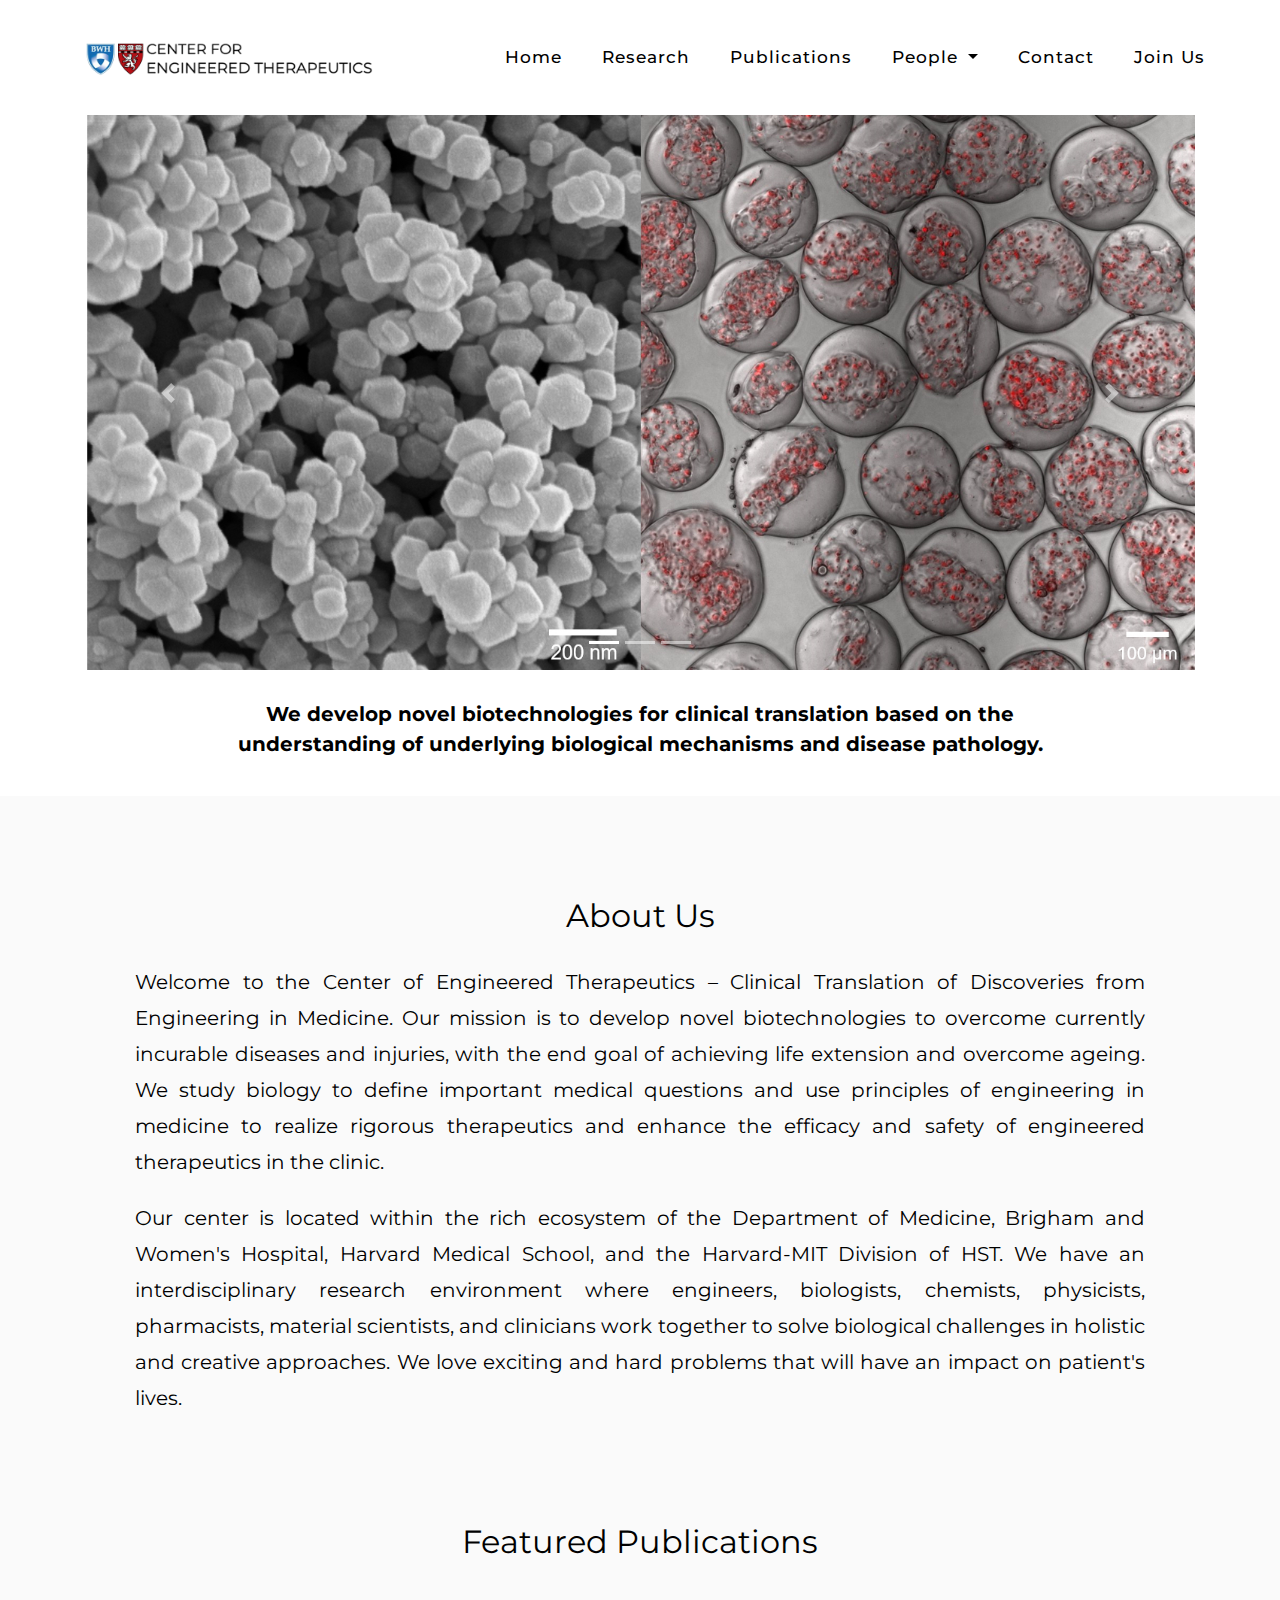
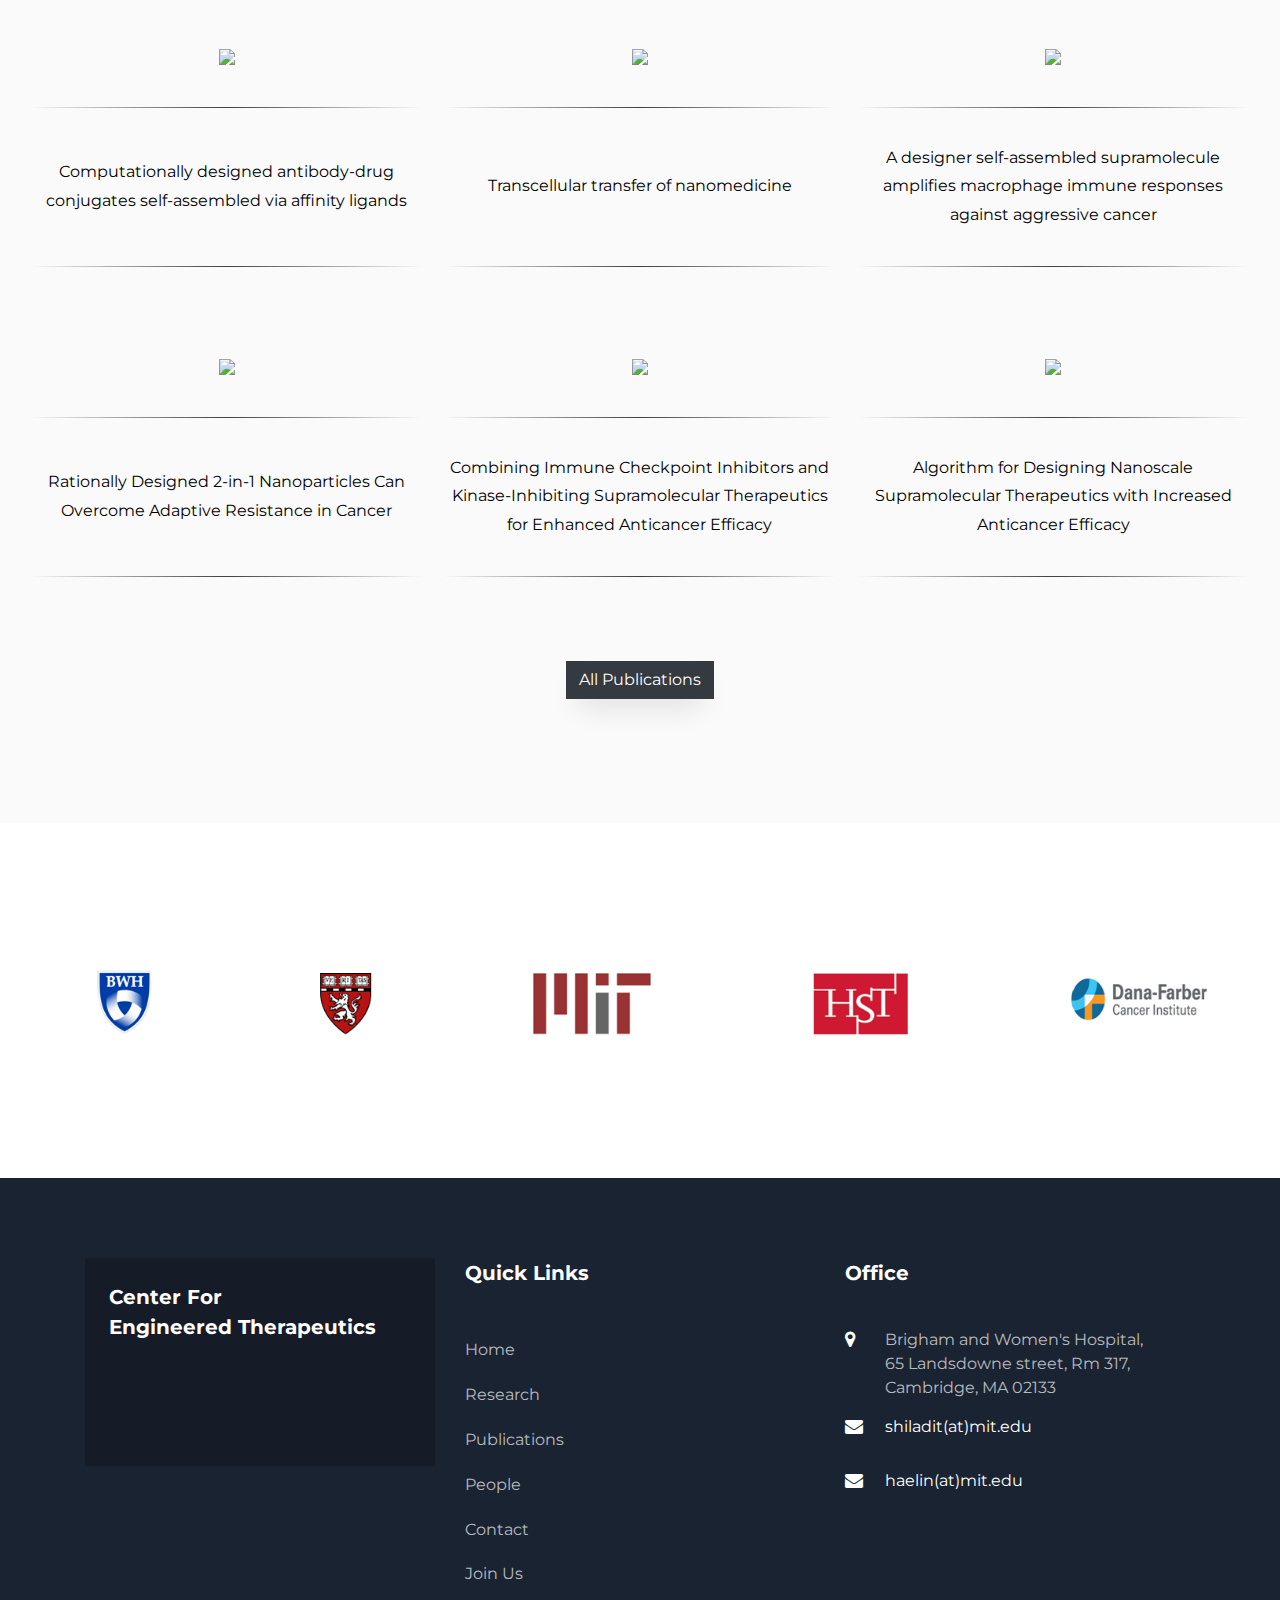
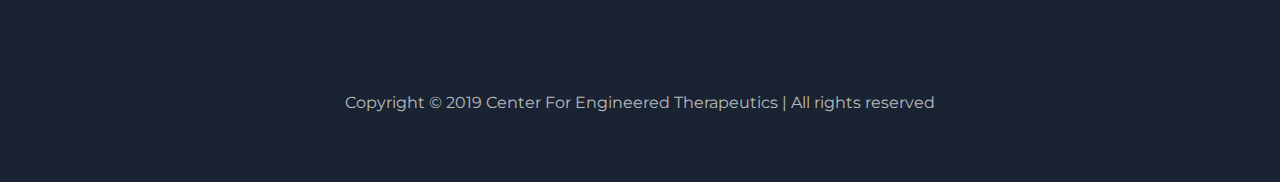
==== index.html @ 8c27c6ce "Merge branch 'master' of https://github.com/Center-For-Engineered-Therapeutics/Center-For-Engineered" ====
<!DOCTYPE html>
<html lang="en">

<head>
	<title>CET</title>
	<meta charset="utf-8">
	<!--<link rel="icon" type="image/png" sizes="32x32" href="images/logos/favicon.ico">-->
	<meta name="viewport" content="width=device-width, initial-scale=1, shrink-to-fit=no">


	<link href="https://fonts.googleapis.com/css?family=Montserrat&display=swap" rel="stylesheet">

	<link rel="stylesheet" href="css/open-iconic-bootstrap.min.css">
	<link rel="stylesheet" href="css/animate.css">

	<link rel="stylesheet" href="css/owl.carousel.min.css">
	<link rel="stylesheet" href="css/owl.theme.default.min.css">
	<link rel="stylesheet" href="css/magnific-popup.css">
	<link rel="stylesheet" href="css/bootstrap.min.css">
	<link rel="stylesheet" href="css/aos.css">

	<link rel="stylesheet" href="css/ionicons.min.css">

	<link rel="stylesheet" href="css/bootstrap-datepicker.css">
	<link rel="stylesheet" href="css/jquery.timepicker.css">


	<link rel="stylesheet" href="css/flaticon.css">
	<link rel="stylesheet" href="css/icomoon.css">
	<link rel="stylesheet" href="css/style.css">
	<link rel="icon" href="images/hmslogo.ico" type="image/vnd.microsoft.icon">

	<style>
		#newhr {
			border: 0;
			height: 1px;
			background-image: linear-gradient(to right, rgba(0, 0, 0, 0), rgba(0, 0, 0, 0.75), rgba(0, 0, 0, 0));
		}

		#button {
			background-color: #1c87c9;
			border: none;
			color: white;
			padding: 20px 34px;
			text-align: center;
			text-decoration: none;
			display: inline-block;
			font-size: 20px;
			margin: 4px 2px;
			cursor: pointer;
		}
	</style>
</head>

<body>

	<nav class="navbar navbar-expand-lg navbar-dark ftco_navbar bg-dark ftco-navbar-light" id="ftco-navbar">
		<div class="container">
			<a class="navbar-brand" href="index.html"><img src="images/newlogo.png" /></a>
			<button class="navbar-toggler" type="button" data-toggle="collapse" data-target="#ftco-nav"
				aria-controls="ftco-nav" aria-expanded="false" aria-label="Toggle navigation">
				<span class="oi oi-menu"></span> Menu
			</button>

			<div class="collapse navbar-collapse" id="ftco-nav">
				<ul class="navbar-nav ml-auto">
					<li class="nav-item active"><a href="index.html" class="nav-link"
							style="text-transform: capitalize;" onMouseOver="this.style.color='#A41034'"
							onmouseout="this.style.color='black'">Home</a></li>
					<li class="nav-item active"><a href="research.html" class="nav-link"
							style="text-transform: capitalize;" onMouseOver="this.style.color='#A41034'"
							onmouseout="this.style.color='black'">Research</a></li>
					<li class="nav-item active"><a href="publications.html" class="nav-link"
							style="text-transform: capitalize;" onMouseOver="this.style.color='#A41034'"
							onmouseout="this.style.color='black'">Publications</a></li>
					<li class="nav-item active dropdown">
						<a class="nav-link dropdown-toggle active" href="team.html" id="navbarDropdown" role="button"
							onMouseOver="this.style.color='#A41034'" onmouseout="this.style.color='black'"
							data-toggle="dropdown" aria-haspopup="true" aria-expanded="false"
							style="text-transform: capitalize;">
							People
						</a>
						<div class="dropdown-menu" aria-labelledby="navbarDropdown">
							<a class="dropdown-item" href="pi.html" onMouseOver="this.style.color='#A41034'"
								onmouseout="this.style.color='black'">Principal Investigators</a>
							<a class="dropdown-item" href="researchers.html" onMouseOver="this.style.color='#A41034'"
								onmouseout="this.style.color='black'">Senior Researchers</a>
							<a class="dropdown-item" href="students.html" onMouseOver="this.style.color='#A41034'"
								onmouseout="this.style.color='black'">Student Researchers</a>
							<a class="dropdown-item" href="alumni.html" onMouseOver="this.style.color='#A41034'"
								onmouseout="this.style.color='black'">Alumni</a>
						</div>
					</li>
					<li class="nav-item active"><a href="contact.html" class="nav-link"
							style="text-transform: capitalize;" onMouseOver="this.style.color='#A41034'"
							onmouseout="this.style.color='black'">Contact</a></li>
					<li class="nav-item active"><a href="joinus.html" class="nav-link"
							style="text-transform: capitalize;" onMouseOver="this.style.color='#A41034'"
							onmouseout="this.style.color='black'">Join
							Us</a></li>
				</ul>
			</div>
		</div>
	</nav>
	<!-- END nav -->
	<br><br><br><br>
	<!-- START carousel-->

	<div class="container">
		<div class="carousel slide" id="main-carousel" data-ride="carousel">
			<ol class="carousel-indicators">
				<li data-target="#main-carousel" data-slide-to="0" class="active"></li>
				<li data-target="#main-carousel" data-slide-to="1"></li>
				<li data-target="#main-carousel" data-slide-to="2"></li>
				<!--<li data-target="#main-carousel" data-slide-to="3"></li>-->
			</ol><!-- /.carousel-indicators -->

			<div class="carousel-inner">
				<div class="carousel-item active">
					<img class="d-block img-fluid" src="images/Figure_biomaterial_home.jpg" alt="">
					<div class="carousel-caption d-none d-md-block">
						<!--<h1>Mountain</h1>-->
					</div>
				</div>
				<div class="carousel-item">
					<img class="d-block img-fluid" src="images/Figure_tissueEng_home.jpg" alt="">
					<div class="carousel-caption d-none d-md-block">
						<!--<h3>Mountain</h3>
							<p>Lorem ipsum dolor sit amet consectetur adipisicing elit. Adipisci esse vitae exercitationem fugit, numquam minus!</p>-->
					</div>
				</div>
				<div class="carousel-item">
					<img class="d-block img-fluid" src="images/Figure_cancer_home.jpg" alt="">
					<div class="carousel-caption d-none d-md-block">
						<!--<h3>Mountain</h3>
							<p>Lorem ipsum dolor sit amet consectetur adipisicing elit. Adipisci esse vitae exercitationem fugit, numquam minus!</p>-->
					</div>
				</div>

			</div><!-- /.carousel-inner -->

			<a href="#main-carousel" class="carousel-control-prev" data-slide="prev">
				<span class="carousel-control-prev-icon"></span>
				<span class="sr-only" aria-hidden="true">Prev</span>
			</a>
			<a href="#main-carousel" class="carousel-control-next" data-slide="next">
				<span class="carousel-control-next-icon"></span>
				<span class="sr-only" aria-hidden="true">Next</span>
			</a>
		</div><!-- /.carousel -->
	</div><!-- /.container -->
	<!--END carousel-->
	<br>
	<center>
		<h5 style="padding-left: 3%; padding-right: 3%; font-weight: bold;">We develop novel biotechnologies for
			clinical translation
			based on the <br> understanding of underlying biological mechanisms and disease pathology.</h5>
	</center>

	<!--
	<div class="hero-wrap js-fullheight">
		<div class="overlay"></div>
		<div class="container-fluid px-0" id="home">
			<div class="row d-md-flex no-gutters slider-text align-items-center js-fullheight justify-content-end">
				<img class="one-third js-fullheight align-self-end order-md-last img-fluid" src="images/molecular.svg"
					style="background-size: 100px;" alt="">
				<div class="one-forth d-flex align-items-center ftco-animate js-fullheight">
					<div class="text mt-5">
						<h3><b>We develop novel biotechnologies for clinical translation
								based on the understanding of underlying biological mechanisms and disease pathology.
							</b></h3>
					</div>
				</div>
			</div>
		</div>
	</div>
	-->
	<!-- about us -->
	<br>
	<section class="ftco-section services-section bg-light" id="about">
		<div class="container">
			<center>
				<h2 class="mb-4">About Us</h2>
			</center>

			<p style="text-align: justify ;font-size: 20px; color: black;">Welcome to the Center of Engineered
				Therapeutics – Clinical Translation of Discoveries from Engineering in Medicine. Our mission is
				to develop novel biotechnologies to overcome currently incurable diseases and injuries, with the
				end goal of achieving life extension and overcome ageing. We study biology to define important
				medical questions and use principles of engineering in medicine to realize rigorous therapeutics
				and enhance the efficacy and safety of engineered therapeutics in the clinic.
			</p>
			<p style="text-align: justify ;font-size: 20px; color: black;">Our center is
				located within the rich ecosystem of the Department of Medicine, Brigham and Women's Hospital,
				Harvard Medical School, and the Harvard-MIT Division of HST. We have an interdisciplinary
				research environment where engineers, biologists, chemists, physicists, pharmacists, material
				scientists, and clinicians work together to solve biological challenges in holistic and creative
				approaches. We love exciting and hard problems that will have an impact on patient's lives.
			</p>
			<br><br><br>
		</div>





		<!-- Featuered projects -->
		<!--
	<section class="ftco-section bg-light" id="3">
		<div class="container">
			<div class="row justify-content-center mb-5 pb-3">
				<div class="col-md-7 text-center heading-section ftco-animate">
					<h2>Featured Publications</h2>
					<p>Our team have worked hard and spent sleepless nights to come up with innovative projects that we
						believe can help the society by making even a small difference.</p>
				</div>
			</div>
			<div class="row">
				<div class="col-md-4 ftco-animate">
					<div class="blog-entry">
						<a class="block-20" style="background-image: url('images/nature_cover.jpg');">
						</a>
						<div class="text d-flex py-4">
							<div class="meta mb-3">
							</div>
							<div class="desc pl-3">
								<h3 class="heading"><a>A designer self-assembled supramolecule amplifies macrophage immune responses against aggressive cancer.</a></h3>
							</div>
						</div>
					</div>
				</div>
				<div class="col-md-4 ftco-animate">
					<div class="blog-entry" data-aos-delay="100">
						<a class="block-20" style="background-image: url('images/trashit.png');">
						</a>
						<div class="text d-flex py-4">
							<div class="meta mb-3">
							</div>
							<div class="desc pl-3">
								<h3 class="heading"><a>Lorem Ipsum</a></h3>
							</div>
						</div>
					</div>
				</div>
				<div class="col-md-4 ftco-animate">
					<div class="blog-entry" data-aos-delay="200">
						<a class="block-20" style="background-image: url('images/trashit.png');">
						</a>
						<div class="text d-flex py-4">
							<div class="meta mb-3">
							</div>
							<div class="desc pl-3">
								<h3 class="heading"><a>Lorem Ipsum</a></h3>
							</div>
						</div>
					</div>
				</div>
			</div>
		</div>
	</section>
-->


		<center>
			<h2>Featured Publications<h2>
		</center>
		<br><br>
		<center>
			<table style="margin-right: 20px; margin-left: 20px;" cellpadding="10px;">
				<tr>
					<td align="center"><a href="https://www.nature.com/articles/s41551-019-0470-8" target="blank"><img src="images/n_bmed_19.png"></a></td>
					<td align="center"><a href="https://www.nature.com/articles/s41565-019-0494-y" target="blank"><img src="images/n_nano_19.png"></a></td>
					<td align="center"><a href="https://www.nature.com/articles/s41551-018-0254-6/" target="blank"><img src="images/n_biomed_18.png"></a></td>
				</tr>
				<tr>
					<td>
						<hr id="newhr">
					</td>
					<td>
						<hr id="newhr">
					</td>
					<td>
						<hr id="newhr">
					</td>
				</tr>
				<tr style="color: black;">
					<td align="center" width="33%">Computationally designed antibody-drug conjugates self-assembled via affinity ligands</td>
					<td align="center" width="33%">Transcellular transfer of nanomedicine</td>
					<td align="center" width="33%">A designer self-assembled supramolecule amplifies macrophage immune
						responses against aggressive cancer</td>
				</tr>

				<tr>
					<td>
						<hr id="newhr">
					</td>
					<td>
						<hr id="newhr">
					</td>
					<td>
						<hr id="newhr">
					</td>
				</tr>

				<tr>
					<td><br></td>
				</tr>

				<tr>
					<td align="center"><a href="https://pubs.acs.org/doi/abs/10.1021/acsnano.6b00320" target="blank"><img src="images/acsnano.jpg"></a></td>
					<td align="center"><a href="https://pubs.acs.org/doi/full/10.1021/acsnano.6b01600" target="blank"><img src="images/acsnano2.jpg"></a></td>
					<td align="center"><a href="https://pubs.acs.org/doi/abs/10.1021/acsnano.6b00241" target="blank"><img src="images/acsnano3.jpg"></a></td>
				</tr>
				<tr>
					<td>
						<hr id="newhr">
					</td>
					<td>
						<hr id="newhr">
					</td>
					<td>
						<hr id="newhr">
					</td>
				</tr>
				<tr style="color: black;">
					<td align="center" width="33%">Rationally Designed 2-in-1 Nanoparticles Can Overcome Adaptive Resistance in Cancer</td>
					<td align="center" width="33%">Combining Immune Checkpoint Inhibitors and Kinase-Inhibiting Supramolecular Therapeutics for Enhanced Anticancer Efficacy</td>
					<td align="center" width="33%">Algorithm for Designing Nanoscale Supramolecular Therapeutics with Increased Anticancer Efficacy</td>
				</tr>

				<tr>
					<td>
						<hr id="newhr">
					</td>
					<td>
						<hr id="newhr">
					</td>
					<td>
						<hr id="newhr">
					</td>
				</tr>

			</table>
			<br>
			<br>
			<a href="publications.html"><button type="button" class="btn btn-dark" style="border-radius: 0%;">All
					Publications</button></a>


		</center>
		<br>
	</section>
	<center><img src="images/logos.png"
			style="padding-top: 10%;padding-bottom: 10%; padding-left: 5%; padding-right: 5%;" width=100%></center>

	<!--
	<section class="ftco-section testimony-section">
		<div class="container">
			<div class="row ftco-animate">
				<div class="col-md-12">
					<div class="carousel-testimony owl-carousel ftco-owl">

						<div class="item">
							<div class="testimony-wrap p-4 text-center">
								<div class="user-img mb-4" style="background-image: url(images/1.png)">

									</span>
								</div>
								<div class="text">
									<p class="name">SRM IST</p>
								</div>
							</div>
						</div>


						<div class="item">
							<div class="testimony-wrap p-4 text-center">
								<div class="user-img mb-4" style="background-image: url(images/suromalogotrans.png);">

									</span>
								</div>
								<div class="text">
									<p class="name">Lorem Ipsum</p>
								</div>
							</div>
						</div>
						<div class="item">
							<div class="testimony-wrap p-4 text-center">
								<div class="user-img mb-4" style="background-image: url(images/alogo.png)">

								</div>
								<div class="text"> -->
	<!--<p class="mb-4">Far far away, behind the word mountains, far from the countries Vokalia and Consonantia, there live the blind texts.</p>-->
	<!--			<p class="name">Aaruush</p> -->
	<!--<span class="position">Interface Designer</span>-->
	<!--		</div>
							</div>
						</div>



					</div>
				</div>
			</div>
		</div>
	</section>
	-->
	<footer class="ftco-footer ftco-bg-dark ftco-section img" style="">
		<div class="container">
			<div class="row mb-5">
				<div class="col-md">
					<div class="ftco-footer-widget mb-4 bg-primary p-4">
						<h2 class="ftco-heading-2">Center For <br> Engineered Therapeutics</h2>
						<p></p>
						<ul class="ftco-footer-social list-unstyled mb-0">

							<li class="ftco-animate"><a href="https://linkedin.com"><span
										class="icon-linkedin"></span></a></li>
							<li class="ftco-animate"><a href="https://twitter.com"><span
										class="icon-twitter"></span></a></li>
							<li class="ftco-animate"><a href="https://facebook.com"><span
										class="icon-facebook"></span></a></li>
						</ul>
					</div>
				</div>

				<div class="col-md">
					<div class="ftco-footer-widget mb-4">
						<h2 class="ftco-heading-2">Quick Links</h2>
						<ul class="list-unstyled">
							<li><a href="index.html" class="py-2 d-block">Home</a></li>
							<li><a href="research.html" class="py-2 d-block">Research</a></li>
							<li><a href="publications.html" class="py-2 d-block">Publications</a></li>
							<li><a href="pi.html" class="py-2 d-block">People</a></li>
							<li><a href="contact.html" class="py-2 d-block">Contact</a></li>
							<li><a href="joinus.html" class="py-2 d-block">Join Us</a></li>
						</ul>
					</div>
				</div>
				<div class="col-md">
					<div class="ftco-footer-widget mb-4">
						<h2 class="ftco-heading-2">Office</h2>
						<div class="block-23 mb-3">
							<ul>
								<li><span class="icon icon-map-marker"></span><span class="text"><a
											href="https://www.google.com/maps?ll=42.360618,-71.100791&z=16&t=m&hl=en&gl=US&mapclient=embed&q=65+Landsdowne+St+Cambridge,+MA+02139">
											Brigham and
											Women's Hospital, <br> 65 Landsdowne street, Rm 317, Cambridge, MA 02133</a>
									</span> </li>
								<li><a href="mailto:shiladit@mit.edu"><span class="icon icon-envelope"></span><span
											class="text">shiladit(at)mit.edu</span></a></li>
								<li><a href="mailto:haelin@mit.edu"><span class="icon icon-envelope"></span><span
											class="text">haelin(at)mit.edu</span></a></li>
							</ul>
						</div>
					</div>
				</div>
			</div>
			<div class="row">
				<div class="col-md-12 text-center">
					<p>Copyright © 2019 Center For Engineered Therapeutics | All rights reserved</p>
				</div>
			</div>
		</div>
	</footer>

	<!-- loader -->
	<div id="ftco-loader" class="show fullscreen"><svg class="circular" width="48px" height="48px">
			<circle class="path-bg" cx="24" cy="24" r="22" fill="none" stroke-width="4" stroke="#eeeeee" />
			<circle class="path" cx="24" cy="24" r="22" fill="none" stroke-width="4" stroke-miterlimit="10"
				stroke="#F96D00" /></svg></div>


	<script src="js/jquery.min.js"></script>
	<script src="js/jquery-migrate-3.0.1.min.js"></script>
	<script src="js/popper.min.js"></script>
	<script src="js/bootstrap.min.js"></script>
	<script src="js/jquery.easing.1.3.js"></script>
	<script src="js/jquery.waypoints.min.js"></script>
	<script src="js/jquery.stellar.min.js"></script>
	<script src="js/owl.carousel.min.js"></script>
	<script src="js/jquery.magnific-popup.min.js"></script>
	<script src="js/aos.js"></script>
	<script src="js/jquery.animateNumber.min.js"></script>
	<script src="js/bootstrap-datepicker.js"></script>
	<script src="js/jquery.timepicker.min.js"></script>
	<script src="js/scrollax.min.js"></script>
	<script
		src="https://maps.googleapis.com/maps/api/js?key=AIzaSyBVWaKrjvy3MaE7SQ74_uJiULgl1JY0H2s&sensor=false"></script>
	<script src="js/google-map.js"></script>
	<script src="js/main.js"></script>

</body>

</html>
---- css/flaticon.css ----
/*
  	Flaticon icon font: Flaticon
  	Creation date: 22/09/2018 15:18
  	*/


@font-face {
  font-family: "Flaticon";
  src: url("../fonts/flaticon/font/Flaticon.eot");
  src: url("../fonts/flaticon/font/Flaticon.eot?#iefix") format("embedded-opentype"),
       url("../fonts/flaticon/font/Flaticon.woff") format("woff"),
       url("../fonts/flaticon/font/Flaticon.ttf") format("truetype"),
       url("../fonts/flaticon/font/Flaticon.svg#Flaticon") format("svg");
  font-weight: normal;
  font-style: normal;
}

@media screen and (-webkit-min-device-pixel-ratio:0) {
  @font-face {
    font-family: "Flaticon";
    src: url("../fonts/flaticon/font/Flaticon.svg#Flaticon") format("svg");
  }
}

[class^="flaticon-"]:before, [class*=" flaticon-"]:before,
[class^="flaticon-"]:after, [class*=" flaticon-"]:after {   
  font-family: Flaticon;
  font-style: normal;
  font-weight: normal;
  font-variant: normal;
  text-transform: none;
  line-height: 1;

  /* Better Font Rendering =========== */
  -webkit-font-smoothing: antialiased;
  -moz-osx-font-smoothing: grayscale;
}

.flaticon-server:before { content: "\f100"; }
.flaticon-cloud:before { content: "\f101"; }
.flaticon-cloud-computing:before { content: "\f102"; }
.flaticon-settings:before { content: "\f103"; }
.flaticon-database:before { content: "\f104"; }
.flaticon-life-insurance:before { content: "\f105"; }
.flaticon-customer-service:before { content: "\f106"; }
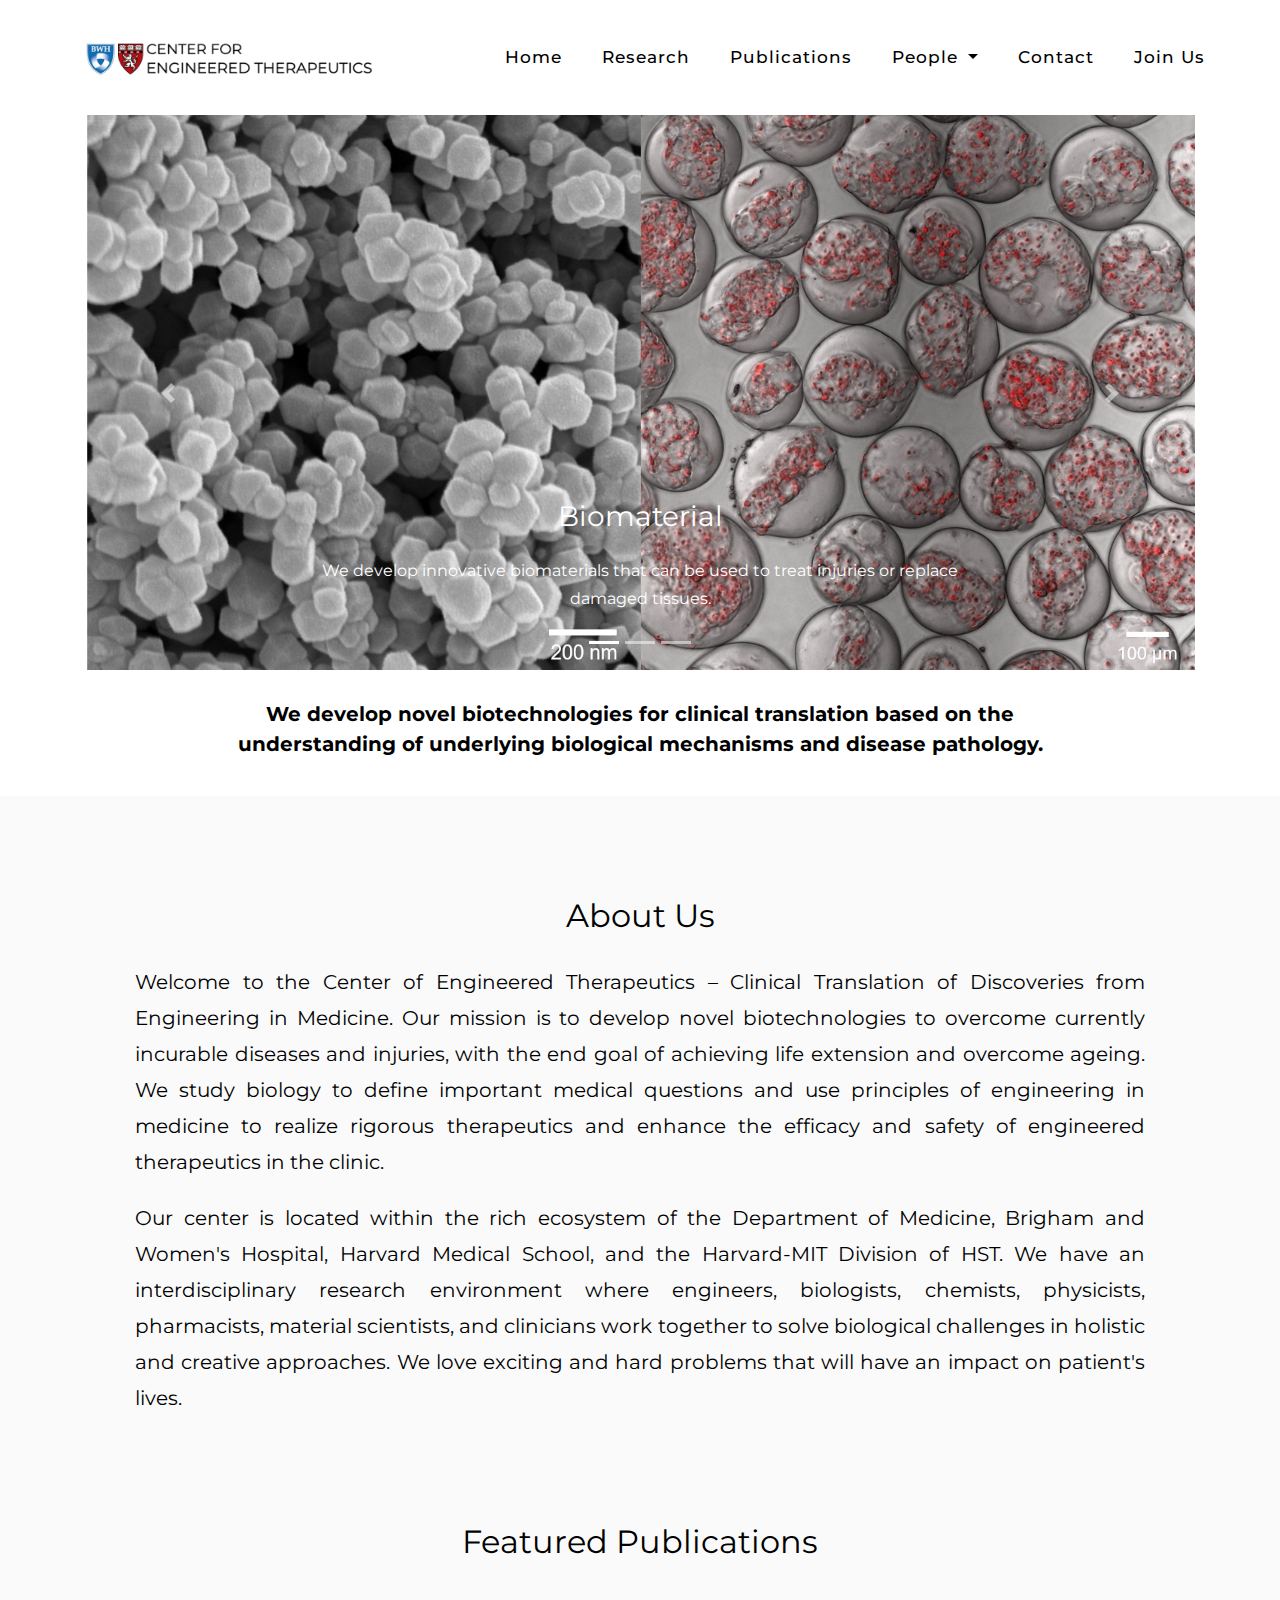
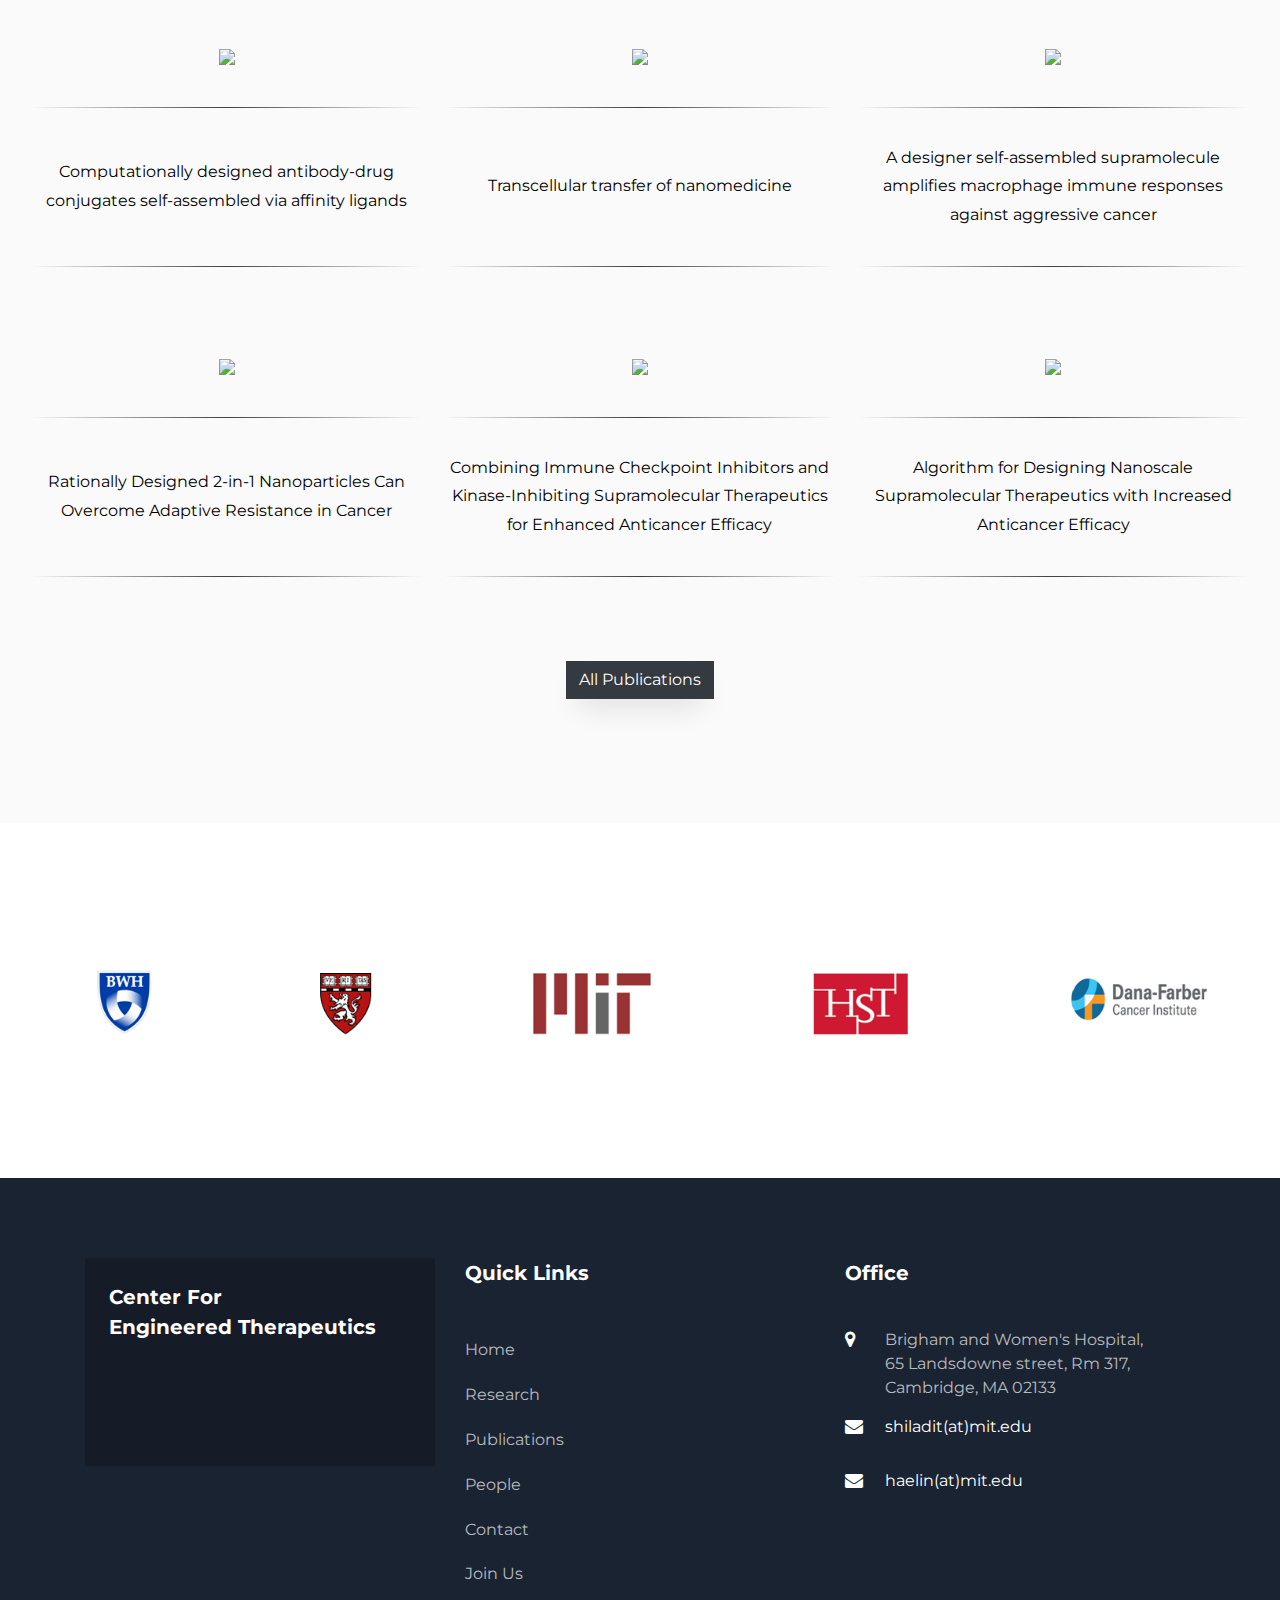
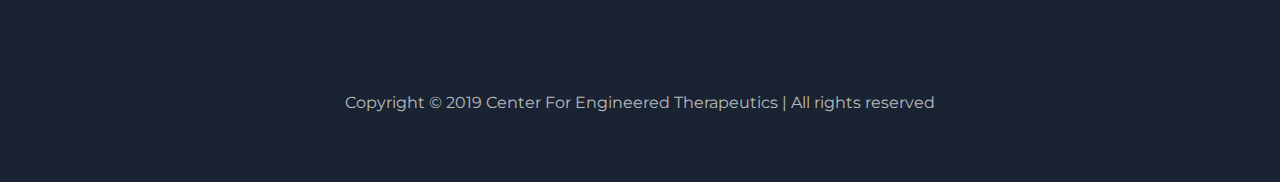
==== commit 55a1426e: "carousel text" ====
--- a/index.html
+++ b/index.html
@@ -119,21 +119,22 @@
 				<div class="carousel-item active">
 					<img class="d-block img-fluid" src="images/Figure_biomaterial_home.jpg" alt="">
 					<div class="carousel-caption d-none d-md-block">
-						<!--<h1>Mountain</h1>-->
+						<h3 style="color: white;">Biomaterial</h3>
+							<p>We develop innovative biomaterials that can be used to treat injuries or replace damaged tissues.</p>
 					</div>
 				</div>
 				<div class="carousel-item">
 					<img class="d-block img-fluid" src="images/Figure_tissueEng_home.jpg" alt="">
 					<div class="carousel-caption d-none d-md-block">
-						<!--<h3>Mountain</h3>
-							<p>Lorem ipsum dolor sit amet consectetur adipisicing elit. Adipisci esse vitae exercitationem fugit, numquam minus!</p>-->
+						<h3 style="color: white;">Tissue Engineering</h3>
+							<p>We design and tune 3D composite scaffolds to provide an optimal microenvironment for encapsulated cells to develop tissue.</p>
 					</div>
 				</div>
 				<div class="carousel-item">
 					<img class="d-block img-fluid" src="images/Figure_cancer_home.jpg" alt="">
 					<div class="carousel-caption d-none d-md-block">
-						<!--<h3>Mountain</h3>
-							<p>Lorem ipsum dolor sit amet consectetur adipisicing elit. Adipisci esse vitae exercitationem fugit, numquam minus!</p>-->
+						<h3 style="color: white;">Cancer Immunology & Biomedicine</h3>
+							<p>We are exploring new frontiers in using the immune system to target cancer.</p>
 					</div>
 				</div>
 
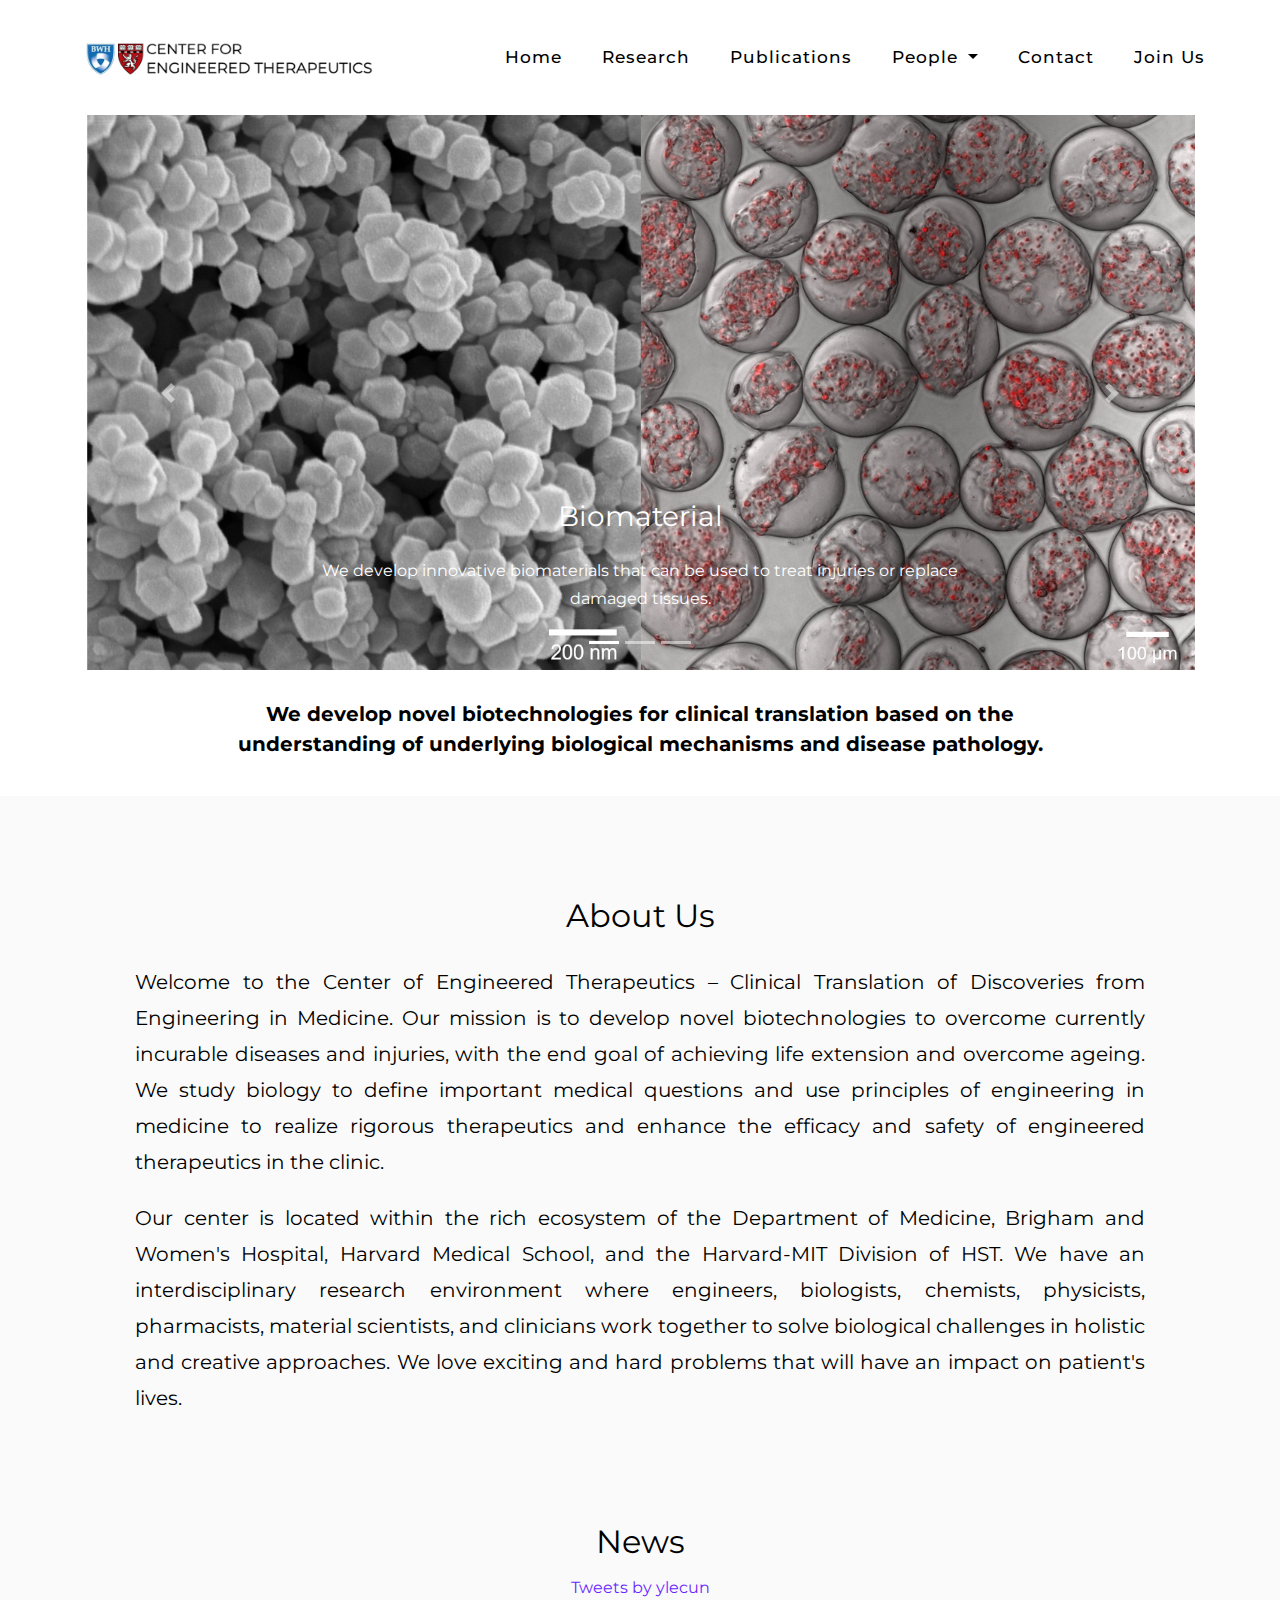
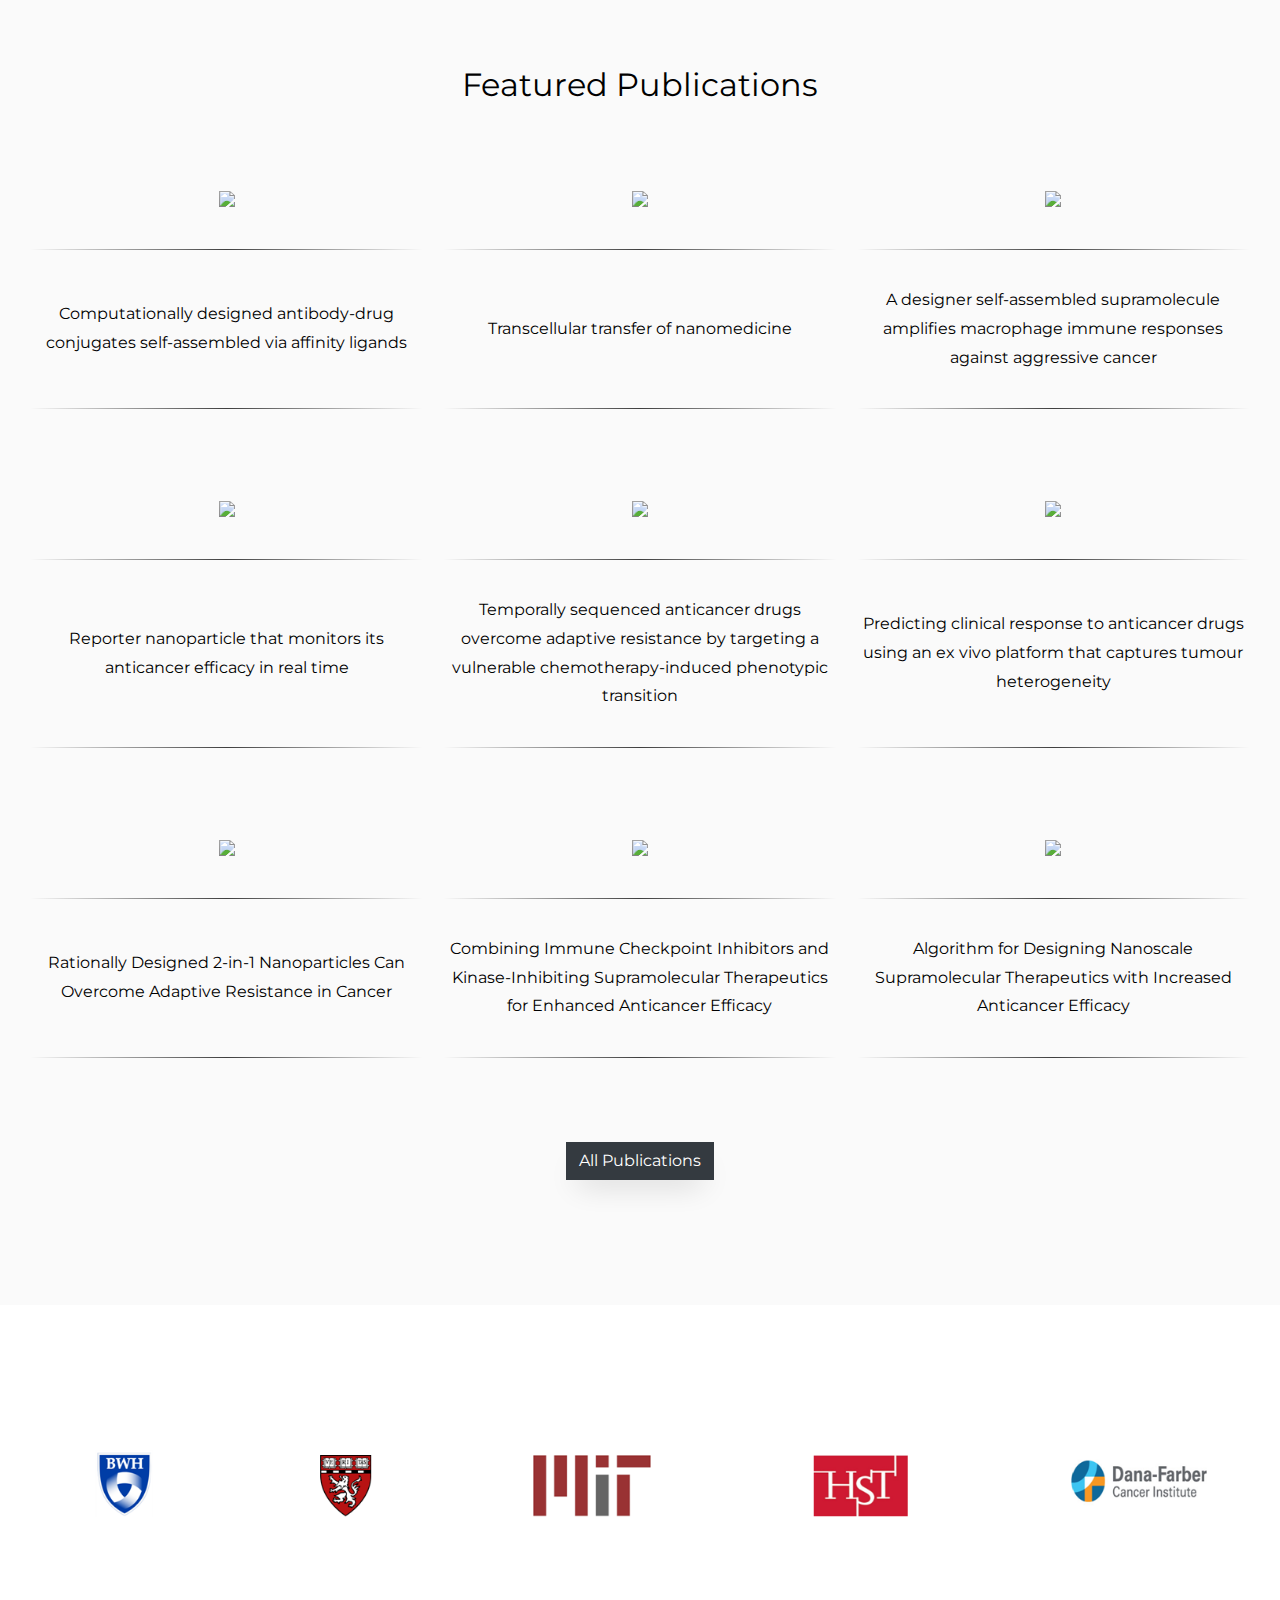
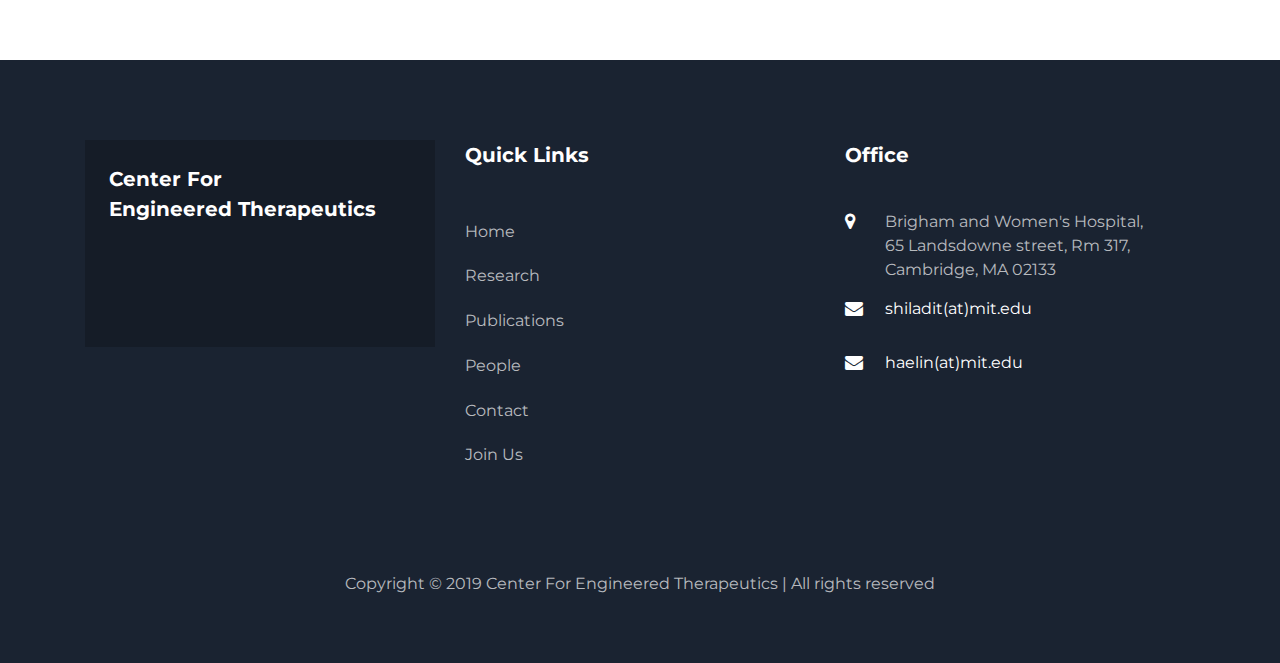
==== commit 63a61a14: "Added twitter feed" ====
--- a/index.html
+++ b/index.html
@@ -85,6 +85,8 @@
 								onmouseout="this.style.color='black'">Principal Investigators</a>
 							<a class="dropdown-item" href="researchers.html" onMouseOver="this.style.color='#A41034'"
 								onmouseout="this.style.color='black'">Senior Researchers</a>
+							<a class="dropdown-item" href="phd_students.html" onMouseOver="this.style.color='#A41034'"
+								onmouseout="this.style.color='black'">PhD Students</a>
 							<a class="dropdown-item" href="students.html" onMouseOver="this.style.color='#A41034'"
 								onmouseout="this.style.color='black'">Student Researchers</a>
 							<a class="dropdown-item" href="alumni.html" onMouseOver="this.style.color='#A41034'"
@@ -120,21 +122,23 @@
 					<img class="d-block img-fluid" src="images/Figure_biomaterial_home.jpg" alt="">
 					<div class="carousel-caption d-none d-md-block">
 						<h3 style="color: white;">Biomaterial</h3>
-							<p>We develop innovative biomaterials that can be used to treat injuries or replace damaged tissues.</p>
+						<p>We develop innovative biomaterials that can be used to treat injuries or replace damaged
+							tissues.</p>
 					</div>
 				</div>
 				<div class="carousel-item">
 					<img class="d-block img-fluid" src="images/Figure_tissueEng_home.jpg" alt="">
 					<div class="carousel-caption d-none d-md-block">
 						<h3 style="color: white;">Tissue Engineering</h3>
-							<p>We design and tune 3D composite scaffolds to provide an optimal microenvironment for encapsulated cells to develop tissue.</p>
+						<p>We design and tune 3D composite scaffolds to provide an optimal microenvironment for
+							encapsulated cells to develop tissue.</p>
 					</div>
 				</div>
 				<div class="carousel-item">
 					<img class="d-block img-fluid" src="images/Figure_cancer_home.jpg" alt="">
 					<div class="carousel-caption d-none d-md-block">
-						<h3 style="color: white;">Cancer Immunology & Biomedicine</h3>
-							<p>We are exploring new frontiers in using the immune system to target cancer.</p>
+						<h3 style="color: white;">Cancer Immunology & Nanomedicine</h3>
+						<p>We are exploring new frontiers in using the immune system to target cancer.</p>
 					</div>
 				</div>
 
@@ -202,66 +206,16 @@
 		</div>
 
 
-
-
-
-		<!-- Featuered projects -->
-		<!--
-	<section class="ftco-section bg-light" id="3">
-		<div class="container">
-			<div class="row justify-content-center mb-5 pb-3">
-				<div class="col-md-7 text-center heading-section ftco-animate">
-					<h2>Featured Publications</h2>
-					<p>Our team have worked hard and spent sleepless nights to come up with innovative projects that we
-						believe can help the society by making even a small difference.</p>
-				</div>
-			</div>
-			<div class="row">
-				<div class="col-md-4 ftco-animate">
-					<div class="blog-entry">
-						<a class="block-20" style="background-image: url('images/nature_cover.jpg');">
-						</a>
-						<div class="text d-flex py-4">
-							<div class="meta mb-3">
-							</div>
-							<div class="desc pl-3">
-								<h3 class="heading"><a>A designer self-assembled supramolecule amplifies macrophage immune responses against aggressive cancer.</a></h3>
-							</div>
-						</div>
-					</div>
-				</div>
-				<div class="col-md-4 ftco-animate">
-					<div class="blog-entry" data-aos-delay="100">
-						<a class="block-20" style="background-image: url('images/trashit.png');">
-						</a>
-						<div class="text d-flex py-4">
-							<div class="meta mb-3">
-							</div>
-							<div class="desc pl-3">
-								<h3 class="heading"><a>Lorem Ipsum</a></h3>
-							</div>
-						</div>
-					</div>
-				</div>
-				<div class="col-md-4 ftco-animate">
-					<div class="blog-entry" data-aos-delay="200">
-						<a class="block-20" style="background-image: url('images/trashit.png');">
-						</a>
-						<div class="text d-flex py-4">
-							<div class="meta mb-3">
-							</div>
-							<div class="desc pl-3">
-								<h3 class="heading"><a>Lorem Ipsum</a></h3>
-							</div>
-						</div>
-					</div>
-				</div>
-			</div>
-		</div>
-	</section>
--->
-
-
+		<center>
+			<h2>News<h2>
+		</center>
+
+		<center>
+			<a class="twitter-timeline" data-lang="en" data-width="600" data-height="600" data-theme="light"
+				href="https://twitter.com/ylecun?ref_src=twsrc%5Etfw">Tweets by ylecun</a>
+			<script async src="https://platform.twitter.com/widgets.js" charset="utf-8"></script>
+		</center>
+		<br><br>
 		<center>
 			<h2>Featured Publications<h2>
 		</center>
@@ -269,9 +223,12 @@
 		<center>
 			<table style="margin-right: 20px; margin-left: 20px;" cellpadding="10px;">
 				<tr>
-					<td align="center"><a href="https://www.nature.com/articles/s41551-019-0470-8" target="blank"><img src="images/n_bmed_19.png"></a></td>
-					<td align="center"><a href="https://www.nature.com/articles/s41565-019-0494-y" target="blank"><img src="images/n_nano_19.png"></a></td>
-					<td align="center"><a href="https://www.nature.com/articles/s41551-018-0254-6/" target="blank"><img src="images/n_biomed_18.png"></a></td>
+					<td align="center"><a href="https://www.nature.com/articles/s41551-019-0470-8" target="blank"><img
+								src="images/n_bmed_19.png"></a></td>
+					<td align="center"><a href="https://www.nature.com/articles/s41565-019-0494-y" target="blank"><img
+								src="images/n_nano_19.png"></a></td>
+					<td align="center"><a href="https://www.nature.com/articles/s41551-018-0254-6/" target="blank"><img
+								src="images/n_biomed_18.png"></a></td>
 				</tr>
 				<tr>
 					<td>
@@ -285,7 +242,8 @@
 					</td>
 				</tr>
 				<tr style="color: black;">
-					<td align="center" width="33%">Computationally designed antibody-drug conjugates self-assembled via affinity ligands</td>
+					<td align="center" width="33%">Computationally designed antibody-drug conjugates self-assembled via
+						affinity ligands</td>
 					<td align="center" width="33%">Transcellular transfer of nanomedicine</td>
 					<td align="center" width="33%">A designer self-assembled supramolecule amplifies macrophage immune
 						responses against aggressive cancer</td>
@@ -308,9 +266,12 @@
 				</tr>
 
 				<tr>
-					<td align="center"><a href="https://pubs.acs.org/doi/abs/10.1021/acsnano.6b00320" target="blank"><img src="images/acsnano.jpg"></a></td>
-					<td align="center"><a href="https://pubs.acs.org/doi/full/10.1021/acsnano.6b01600" target="blank"><img src="images/acsnano2.jpg"></a></td>
-					<td align="center"><a href="https://pubs.acs.org/doi/abs/10.1021/acsnano.6b00241" target="blank"><img src="images/acsnano3.jpg"></a></td>
+					<td align="center"><a href="https://www.pnas.org/content/113/15/E2104" target="blank"><img
+								src="images/pnas.jpg"></a></td>
+					<td align="center"><a href="https://www.nature.com/articles/ncomms7139" target="blank"><img
+								src="images/n_comm_1.png"></a></td>
+					<td align="center"><a href="https://www.nature.com/articles/ncomms7169" target="blank"><img
+								src="images/n_comm_2.jpg"></a></td>
 				</tr>
 				<tr>
 					<td>
@@ -324,23 +285,69 @@
 					</td>
 				</tr>
 				<tr style="color: black;">
-					<td align="center" width="33%">Rationally Designed 2-in-1 Nanoparticles Can Overcome Adaptive Resistance in Cancer</td>
-					<td align="center" width="33%">Combining Immune Checkpoint Inhibitors and Kinase-Inhibiting Supramolecular Therapeutics for Enhanced Anticancer Efficacy</td>
-					<td align="center" width="33%">Algorithm for Designing Nanoscale Supramolecular Therapeutics with Increased Anticancer Efficacy</td>
-				</tr>
-
-				<tr>
-					<td>
-						<hr id="newhr">
-					</td>
-					<td>
-						<hr id="newhr">
-					</td>
-					<td>
-						<hr id="newhr">
-					</td>
-				</tr>
-
+					<td align="center" width="33%">Reporter nanoparticle that monitors its anticancer efficacy in real
+						time</td>
+					<td align="center" width="33%">Temporally sequenced anticancer drugs overcome adaptive resistance by
+						targeting a vulnerable chemotherapy-induced phenotypic transition</td>
+					<td align="center" width="33%">Predicting clinical response to anticancer drugs using an ex vivo
+						platform that captures tumour heterogeneity</td>
+				</tr>
+
+				<tr>
+					<td>
+						<hr id="newhr">
+					</td>
+					<td>
+						<hr id="newhr">
+					</td>
+					<td>
+						<hr id="newhr">
+					</td>
+				</tr>
+
+				<tr>
+					<td><br></td>
+				</tr>
+
+				<tr>
+					<td align="center"><a href="https://pubs.acs.org/doi/abs/10.1021/acsnano.6b00320"
+							target="blank"><img src="images/acsnano.jpg"></a></td>
+					<td align="center"><a href="https://pubs.acs.org/doi/full/10.1021/acsnano.6b01600"
+							target="blank"><img src="images/acsnano2.jpg"></a></td>
+					<td align="center"><a href="https://pubs.acs.org/doi/abs/10.1021/acsnano.6b00241"
+							target="blank"><img src="images/acsnano3.jpg"></a></td>
+				</tr>
+				<tr>
+					<td>
+						<hr id="newhr">
+					</td>
+					<td>
+						<hr id="newhr">
+					</td>
+					<td>
+						<hr id="newhr">
+					</td>
+				</tr>
+				<tr style="color: black;">
+					<td align="center" width="33%">Rationally Designed 2-in-1 Nanoparticles Can Overcome Adaptive
+						Resistance in Cancer</td>
+					<td align="center" width="33%">Combining Immune Checkpoint Inhibitors and Kinase-Inhibiting
+						Supramolecular Therapeutics for Enhanced Anticancer Efficacy</td>
+					<td align="center" width="33%">Algorithm for Designing Nanoscale Supramolecular Therapeutics with
+						Increased Anticancer Efficacy</td>
+				</tr>
+
+				<tr>
+					<td>
+						<hr id="newhr">
+					</td>
+					<td>
+						<hr id="newhr">
+					</td>
+					<td>
+						<hr id="newhr">
+					</td>
+				</tr>
 			</table>
 			<br>
 			<br>
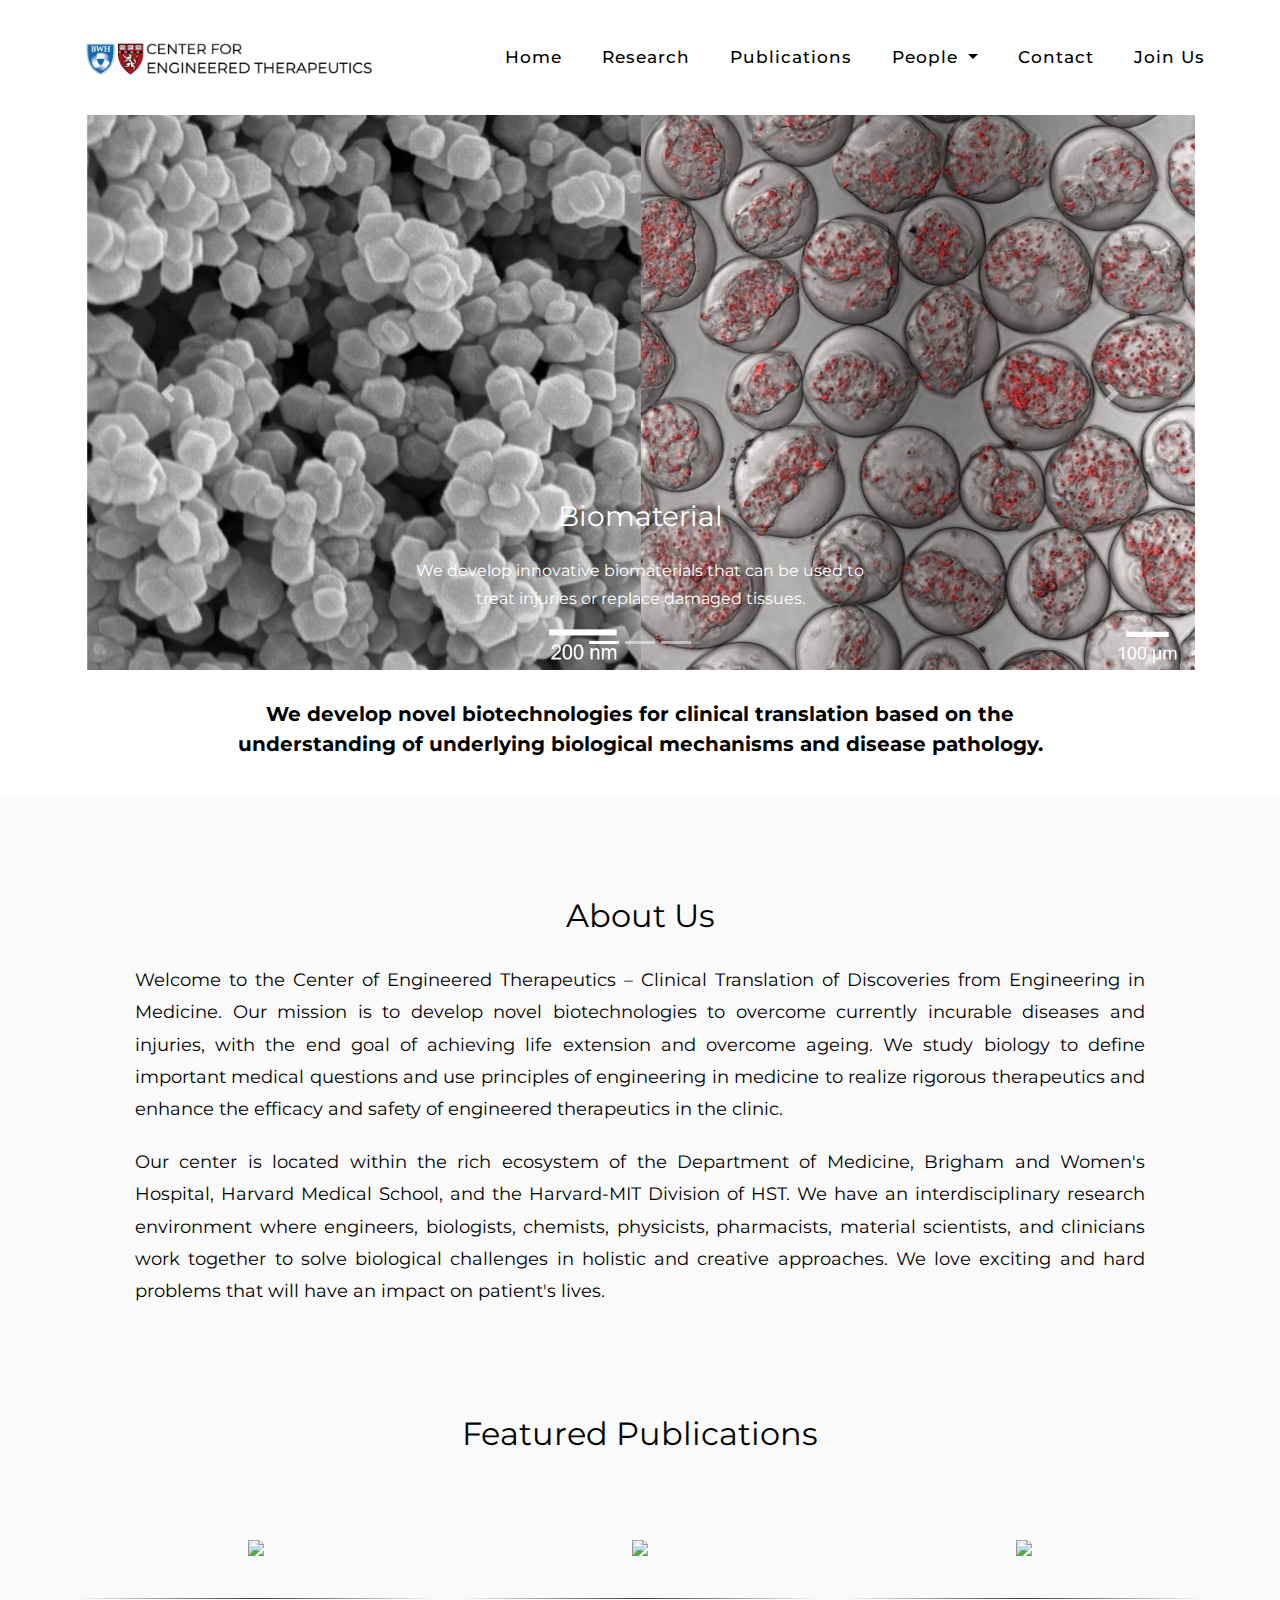
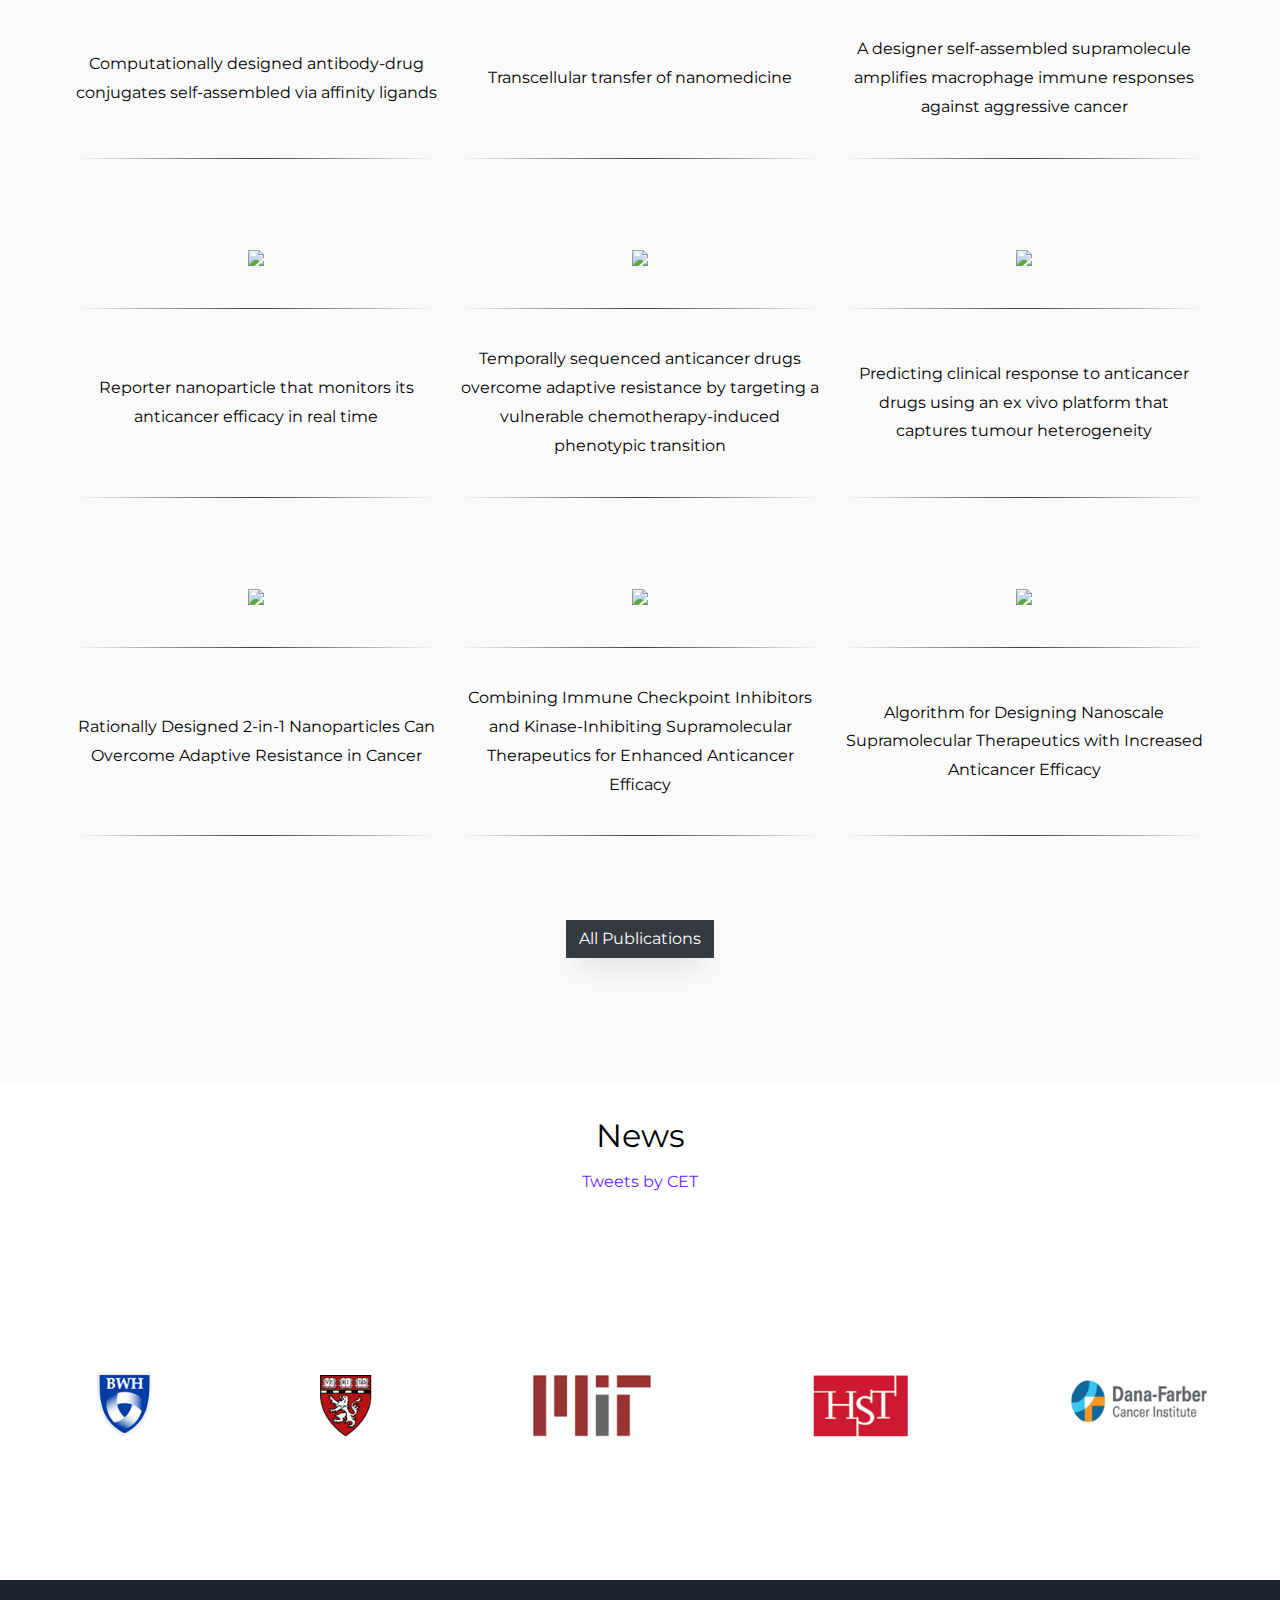
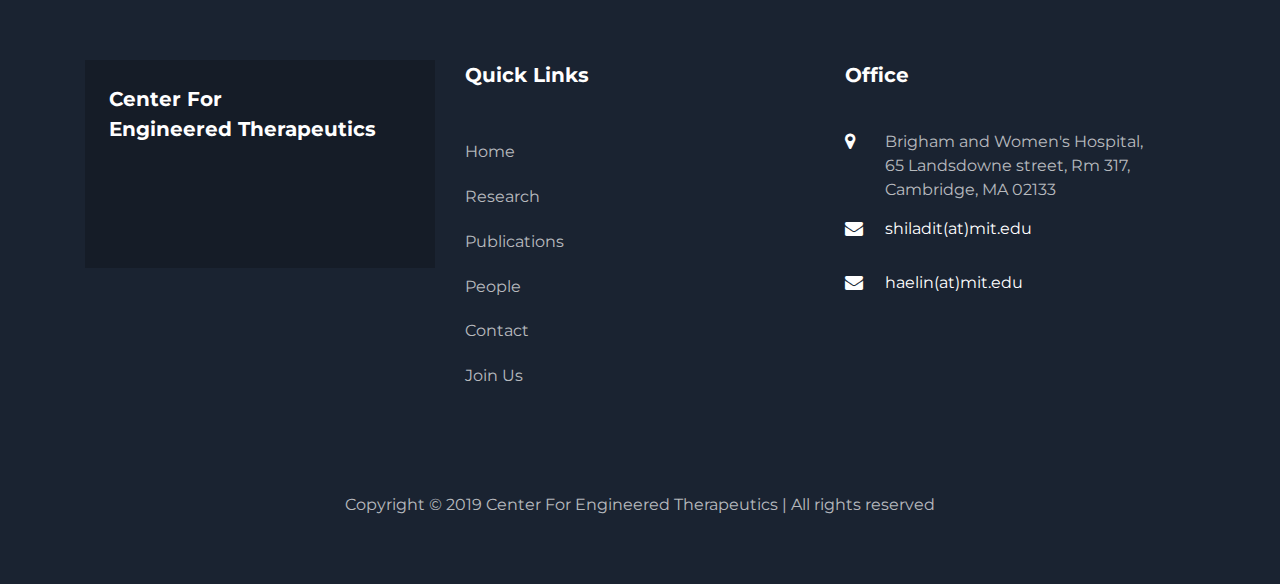
==== commit c6d3d44f: "Adjusted text of about section" ====
--- a/index.html
+++ b/index.html
@@ -4,9 +4,10 @@
 <head>
 	<title>CET</title>
 	<meta charset="utf-8">
-	<!--<link rel="icon" type="image/png" sizes="32x32" href="images/logos/favicon.ico">-->
-	<meta name="viewport" content="width=device-width, initial-scale=1, shrink-to-fit=no">
-
+	
+	<meta name="viewport" content="width=device-width, initial-scale=1.0">
+    <link rel="icon" href="images/hmslogo.ico" type="image/vnd.microsoft.icon">
+    <meta name="viewport" content="width=device-width, initial-scale=1, shrink-to-fit=no">
 
 	<link href="https://fonts.googleapis.com/css?family=Montserrat&display=swap" rel="stylesheet">
 
@@ -16,7 +17,6 @@
 	<link rel="stylesheet" href="css/owl.carousel.min.css">
 	<link rel="stylesheet" href="css/owl.theme.default.min.css">
 	<link rel="stylesheet" href="css/magnific-popup.css">
-	<link rel="stylesheet" href="css/bootstrap.min.css">
 	<link rel="stylesheet" href="css/aos.css">
 
 	<link rel="stylesheet" href="css/ionicons.min.css">
@@ -28,7 +28,6 @@
 	<link rel="stylesheet" href="css/flaticon.css">
 	<link rel="stylesheet" href="css/icomoon.css">
 	<link rel="stylesheet" href="css/style.css">
-	<link rel="icon" href="images/hmslogo.ico" type="image/vnd.microsoft.icon">
 
 	<style>
 		#newhr {
@@ -122,7 +121,7 @@
 					<img class="d-block img-fluid" src="images/Figure_biomaterial_home.jpg" alt="">
 					<div class="carousel-caption d-none d-md-block">
 						<h3 style="color: white;">Biomaterial</h3>
-						<p>We develop innovative biomaterials that can be used to treat injuries or replace damaged
+						<p>We develop innovative biomaterials that can be used to <br> treat injuries or replace damaged
 							tissues.</p>
 					</div>
 				</div>
@@ -130,7 +129,7 @@
 					<img class="d-block img-fluid" src="images/Figure_tissueEng_home.jpg" alt="">
 					<div class="carousel-caption d-none d-md-block">
 						<h3 style="color: white;">Tissue Engineering</h3>
-						<p>We design and tune 3D composite scaffolds to provide an optimal microenvironment for
+						<p>We design and tune 3D composite scaffolds to provide <br> an optimal microenvironment for
 							encapsulated cells to develop tissue.</p>
 					</div>
 				</div>
@@ -162,25 +161,6 @@
 			based on the <br> understanding of underlying biological mechanisms and disease pathology.</h5>
 	</center>
 
-	<!--
-	<div class="hero-wrap js-fullheight">
-		<div class="overlay"></div>
-		<div class="container-fluid px-0" id="home">
-			<div class="row d-md-flex no-gutters slider-text align-items-center js-fullheight justify-content-end">
-				<img class="one-third js-fullheight align-self-end order-md-last img-fluid" src="images/molecular.svg"
-					style="background-size: 100px;" alt="">
-				<div class="one-forth d-flex align-items-center ftco-animate js-fullheight">
-					<div class="text mt-5">
-						<h3><b>We develop novel biotechnologies for clinical translation
-								based on the understanding of underlying biological mechanisms and disease pathology.
-							</b></h3>
-					</div>
-				</div>
-			</div>
-		</div>
-	</div>
-	-->
-	<!-- about us -->
 	<br>
 	<section class="ftco-section services-section bg-light" id="about">
 		<div class="container">
@@ -188,40 +168,24 @@
 				<h2 class="mb-4">About Us</h2>
 			</center>
 
-			<p style="text-align: justify ;font-size: 20px; color: black;">Welcome to the Center of Engineered
-				Therapeutics – Clinical Translation of Discoveries from Engineering in Medicine. Our mission is
-				to develop novel biotechnologies to overcome currently incurable diseases and injuries, with the
-				end goal of achieving life extension and overcome ageing. We study biology to define important
-				medical questions and use principles of engineering in medicine to realize rigorous therapeutics
-				and enhance the efficacy and safety of engineered therapeutics in the clinic.
+			<p style="font-size: large; color: black;" class="p_about">Welcome to the Center of Engineered Therapeutics – Clinical Translation of Discoveries from Engineering in Medicine. Our mission is to develop novel biotechnologies to overcome currently incurable diseases and injuries, with the end goal of achieving life extension and overcome ageing. We study biology to define important medical questions and use principles of engineering in medicine to realize rigorous therapeutics and enhance the efficacy and safety of engineered therapeutics in the clinic.
 			</p>
-			<p style="text-align: justify ;font-size: 20px; color: black;">Our center is
-				located within the rich ecosystem of the Department of Medicine, Brigham and Women's Hospital,
-				Harvard Medical School, and the Harvard-MIT Division of HST. We have an interdisciplinary
-				research environment where engineers, biologists, chemists, physicists, pharmacists, material
-				scientists, and clinicians work together to solve biological challenges in holistic and creative
-				approaches. We love exciting and hard problems that will have an impact on patient's lives.
+			
+			<p style="font-size: large; color: black;" class="p_about">Our center is located within the rich ecosystem of the Department of Medicine, Brigham and Women's Hospital,
+				Harvard Medical School, and the Harvard-MIT Division of HST. We have an interdisciplinary research environment where engineers, biologists, chemists, physicists, pharmacists, material
+				scientists, and clinicians work together to solve biological challenges in holistic and creative approaches. We love exciting and hard problems that will have an impact on patient's lives.
 			</p>
 			<br><br><br>
 		</div>
 
 
-		<center>
-			<h2>News<h2>
-		</center>
-
-		<center>
-			<a class="twitter-timeline" data-lang="en" data-width="600" data-height="600" data-theme="light"
-				href="https://twitter.com/ylecun?ref_src=twsrc%5Etfw">Tweets by ylecun</a>
-			<script async src="https://platform.twitter.com/widgets.js" charset="utf-8"></script>
-		</center>
-		<br><br>
+
 		<center>
 			<h2>Featured Publications<h2>
 		</center>
 		<br><br>
 		<center>
-			<table style="margin-right: 20px; margin-left: 20px;" cellpadding="10px;">
+			<table class="table-responsive" cellpadding="10px" >
 				<tr>
 					<td align="center"><a href="https://www.nature.com/articles/s41551-019-0470-8" target="blank"><img
 								src="images/n_bmed_19.png"></a></td>
@@ -358,61 +322,24 @@
 		</center>
 		<br>
 	</section>
+
+	<br>
+
+	<center>
+		<h2>News<h2>
+	</center>
+
+	<center>
+		<a class="twitter-timeline" data-lang="en" data-width="600" data-height="600" data-theme="light"
+			href="https://twitter.com/cetbwh">Tweets by CET</a>
+		<script async src="https://platform.twitter.com/widgets.js" charset="utf-8"></script>
+	</center>
+	<br>
+
 	<center><img src="images/logos.png"
 			style="padding-top: 10%;padding-bottom: 10%; padding-left: 5%; padding-right: 5%;" width=100%></center>
 
-	<!--
-	<section class="ftco-section testimony-section">
-		<div class="container">
-			<div class="row ftco-animate">
-				<div class="col-md-12">
-					<div class="carousel-testimony owl-carousel ftco-owl">
-
-						<div class="item">
-							<div class="testimony-wrap p-4 text-center">
-								<div class="user-img mb-4" style="background-image: url(images/1.png)">
-
-									</span>
-								</div>
-								<div class="text">
-									<p class="name">SRM IST</p>
-								</div>
-							</div>
-						</div>
-
-
-						<div class="item">
-							<div class="testimony-wrap p-4 text-center">
-								<div class="user-img mb-4" style="background-image: url(images/suromalogotrans.png);">
-
-									</span>
-								</div>
-								<div class="text">
-									<p class="name">Lorem Ipsum</p>
-								</div>
-							</div>
-						</div>
-						<div class="item">
-							<div class="testimony-wrap p-4 text-center">
-								<div class="user-img mb-4" style="background-image: url(images/alogo.png)">
-
-								</div>
-								<div class="text"> -->
-	<!--<p class="mb-4">Far far away, behind the word mountains, far from the countries Vokalia and Consonantia, there live the blind texts.</p>-->
-	<!--			<p class="name">Aaruush</p> -->
-	<!--<span class="position">Interface Designer</span>-->
-	<!--		</div>
-							</div>
-						</div>
-
-
-
-					</div>
-				</div>
-			</div>
-		</div>
-	</section>
-	-->
+
 	<footer class="ftco-footer ftco-bg-dark ftco-section img" style="">
 		<div class="container">
 			<div class="row mb-5">
--- a/css/style.css
+++ b/css/style.css
@@ -111,8 +111,15 @@
 	margin-left: 50px;
 	margin-right: 50px;
 	margin-bottom: 1rem;
-}
-
+	
+}
+
+.p_about
+{
+	text-align: justify ;
+	font-size: large;
+	
+}
 abbr[title],
 abbr[data-original-title] {
 	text-decoration: underline;
@@ -601,9 +608,20 @@
 	margin-left: auto;
 }
 
-@media (min-width: 576px) {
+@media (max-width: 600px) {
 	.container {
-		max-width: 540px;
+		max-width: 100%;
+		text-align: left; !important
+		
+	}
+
+	.p_about
+	{
+		
+		text-align: justify;
+		font-size: smaller; 
+		margin:2%;
+		padding: 0; !important
 	}
 }
 
@@ -2267,9 +2285,25 @@
 
 .table-responsive {
 	display: block;
-	width: 100%;
+	width: 90%;
 	overflow-x: auto;
+	margin-left: 5%;
+	margin-right: 5%;
 	-webkit-overflow-scrolling: touch;
+	
+}
+@media (max-width: 700px) {
+	.table-responsive {
+		display: block;
+		width: 100%;
+		overflow-x: auto;
+		-webkit-overflow-scrolling: touch;
+		margin: 0%;
+	}
+
+	.table-responsive-xl > .table-bordered {
+		border: 0;
+	}
 }
 
 .table-responsive > .table-bordered {
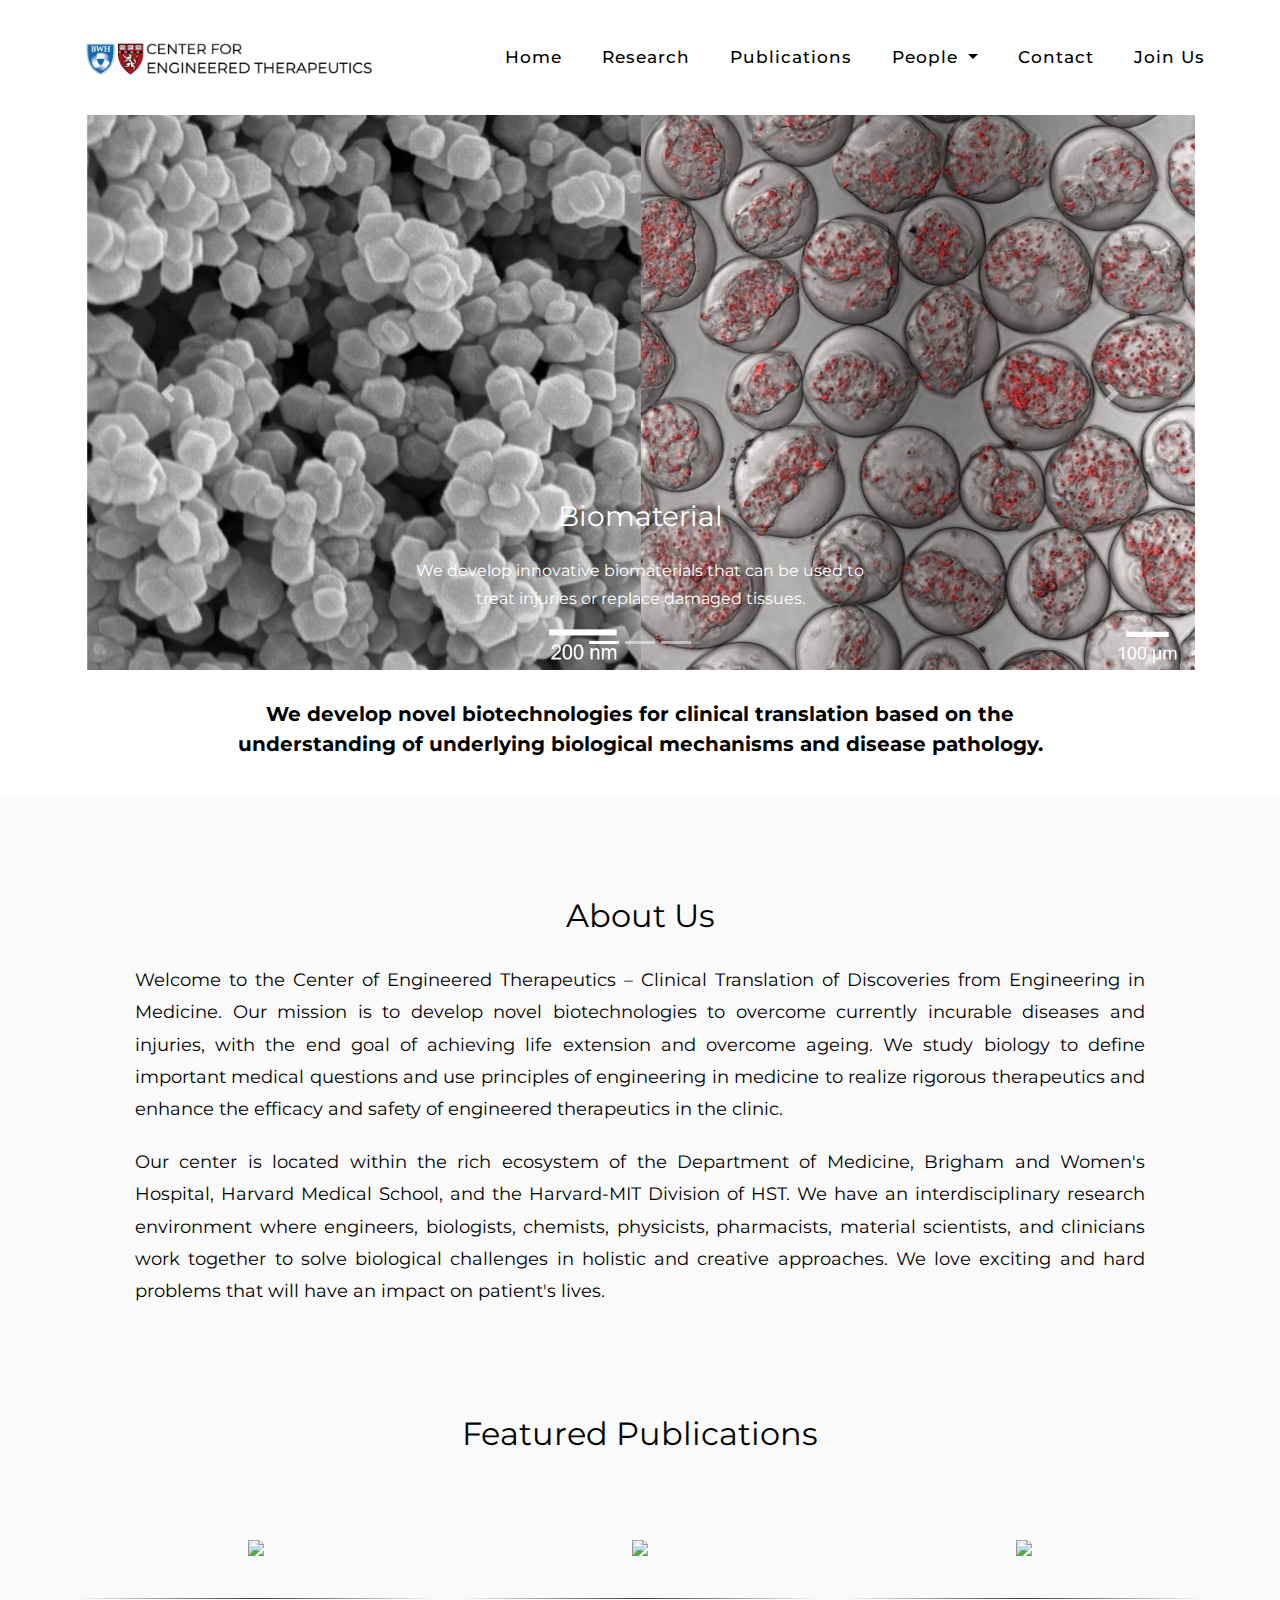
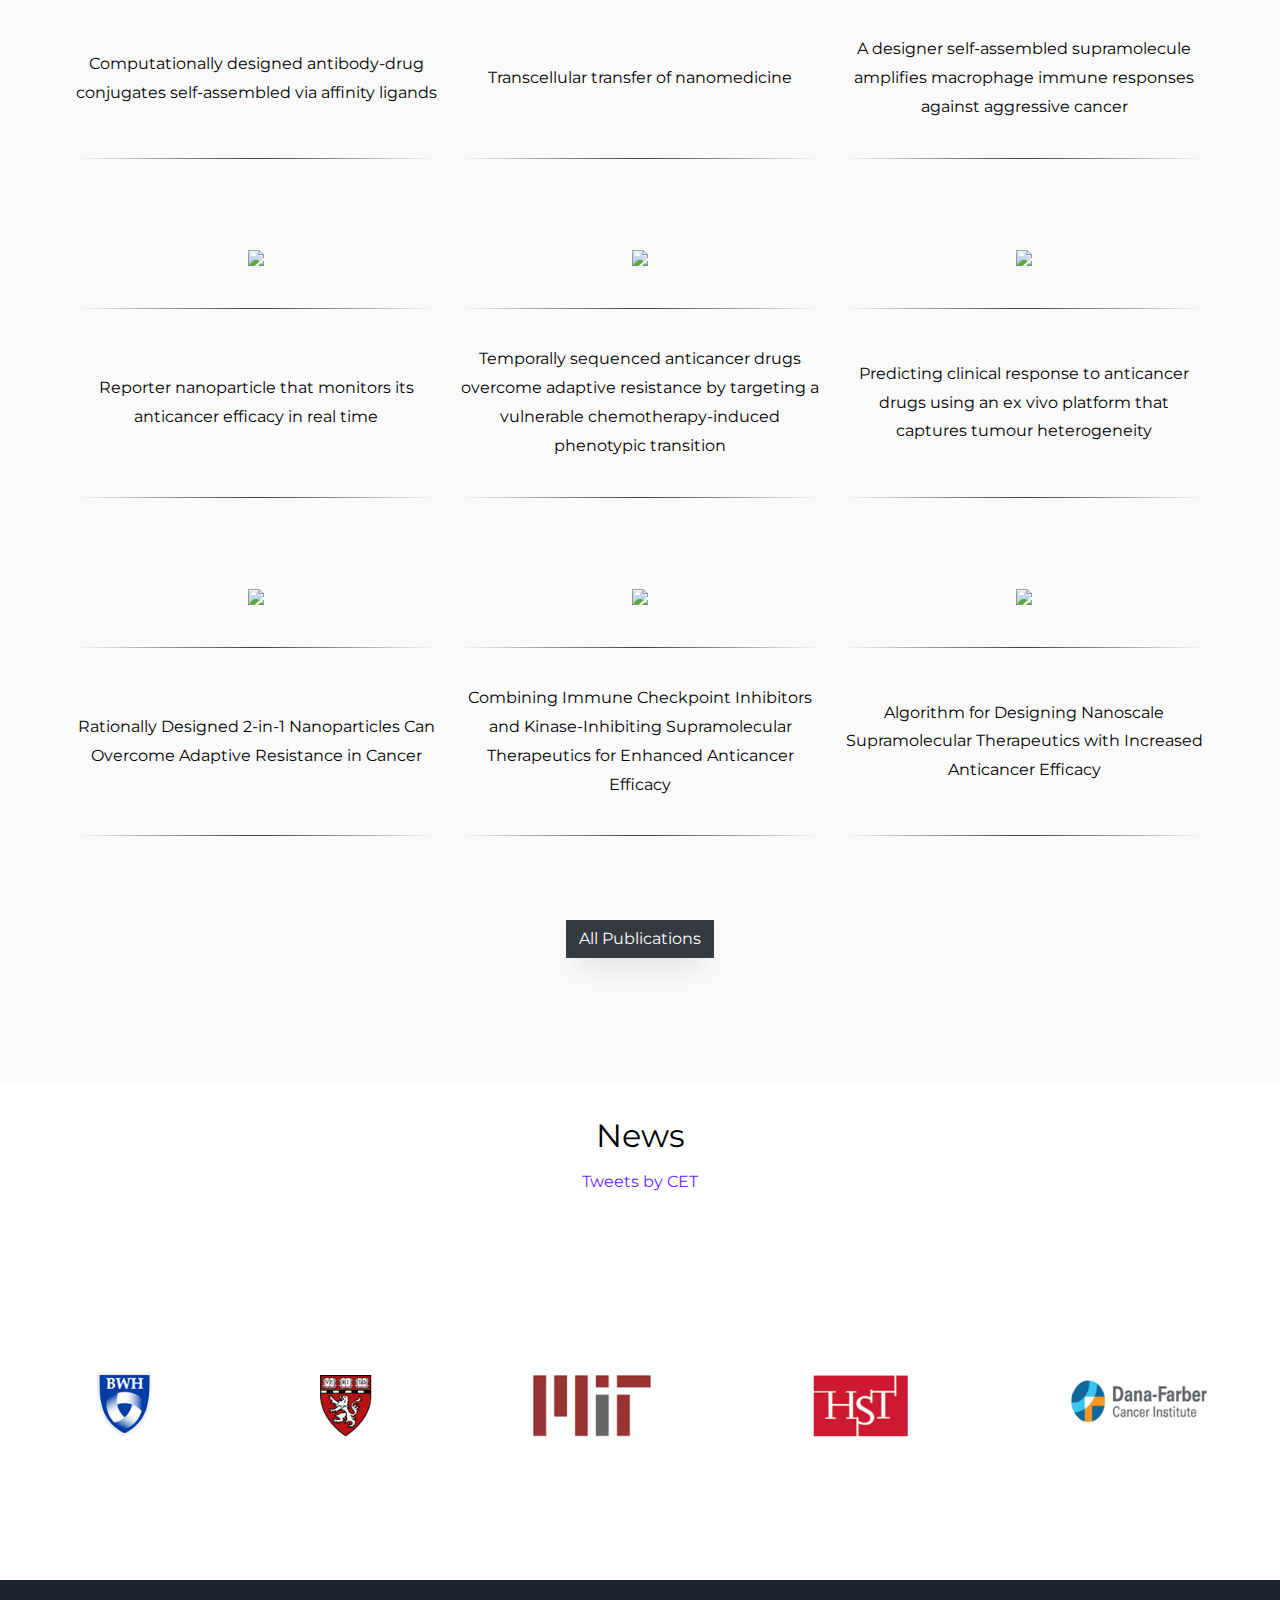
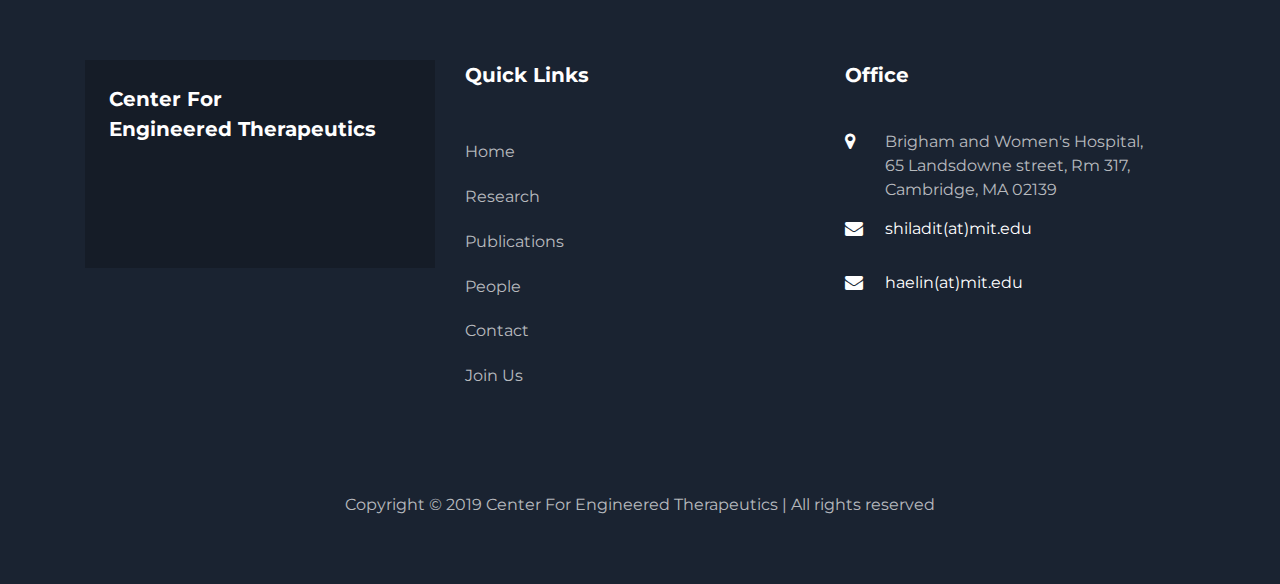
==== commit 85d48e9a: "Fixed zipcode" ====
--- a/index.html
+++ b/index.html
@@ -4,10 +4,10 @@
 <head>
 	<title>CET</title>
 	<meta charset="utf-8">
-	
+
 	<meta name="viewport" content="width=device-width, initial-scale=1.0">
-    <link rel="icon" href="images/hmslogo.ico" type="image/vnd.microsoft.icon">
-    <meta name="viewport" content="width=device-width, initial-scale=1, shrink-to-fit=no">
+	<link rel="icon" href="images/hmslogo.ico" type="image/vnd.microsoft.icon">
+	<meta name="viewport" content="width=device-width, initial-scale=1, shrink-to-fit=no">
 
 	<link href="https://fonts.googleapis.com/css?family=Montserrat&display=swap" rel="stylesheet">
 
@@ -87,7 +87,7 @@
 							<a class="dropdown-item" href="phd_students.html" onMouseOver="this.style.color='#A41034'"
 								onmouseout="this.style.color='black'">PhD Students</a>
 							<a class="dropdown-item" href="students.html" onMouseOver="this.style.color='#A41034'"
-								onmouseout="this.style.color='black'">Student Researchers</a>
+								onmouseout="this.style.color='black'">Research Trainees</a>
 							<a class="dropdown-item" href="alumni.html" onMouseOver="this.style.color='#A41034'"
 								onmouseout="this.style.color='black'">Alumni</a>
 						</div>
@@ -168,12 +168,20 @@
 				<h2 class="mb-4">About Us</h2>
 			</center>
 
-			<p style="font-size: large; color: black;" class="p_about">Welcome to the Center of Engineered Therapeutics – Clinical Translation of Discoveries from Engineering in Medicine. Our mission is to develop novel biotechnologies to overcome currently incurable diseases and injuries, with the end goal of achieving life extension and overcome ageing. We study biology to define important medical questions and use principles of engineering in medicine to realize rigorous therapeutics and enhance the efficacy and safety of engineered therapeutics in the clinic.
+			<p style=" color: black;" class="p_about">Welcome to the Center of Engineered Therapeutics – Clinical
+				Translation of Discoveries from Engineering in Medicine. Our mission is to develop novel biotechnologies
+				to overcome currently incurable diseases and injuries, with the end goal of achieving life extension and
+				overcome ageing. We study biology to define important medical questions and use principles of
+				engineering in medicine to realize rigorous therapeutics and enhance the efficacy and safety of
+				engineered therapeutics in the clinic.
 			</p>
-			
-			<p style="font-size: large; color: black;" class="p_about">Our center is located within the rich ecosystem of the Department of Medicine, Brigham and Women's Hospital,
-				Harvard Medical School, and the Harvard-MIT Division of HST. We have an interdisciplinary research environment where engineers, biologists, chemists, physicists, pharmacists, material
-				scientists, and clinicians work together to solve biological challenges in holistic and creative approaches. We love exciting and hard problems that will have an impact on patient's lives.
+
+			<p style=" color: black;" class="p_about">Our center is located within the rich ecosystem of the Department
+				of Medicine, Brigham and Women's Hospital,
+				Harvard Medical School, and the Harvard-MIT Division of HST. We have an interdisciplinary research
+				environment where engineers, biologists, chemists, physicists, pharmacists, material
+				scientists, and clinicians work together to solve biological challenges in holistic and creative
+				approaches. We love exciting and hard problems that will have an impact on patient's lives.
 			</p>
 			<br><br><br>
 		</div>
@@ -185,7 +193,7 @@
 		</center>
 		<br><br>
 		<center>
-			<table class="table-responsive" cellpadding="10px" >
+			<table class="table-responsive" cellpadding="10px">
 				<tr>
 					<td align="center"><a href="https://www.nature.com/articles/s41551-019-0470-8" target="blank"><img
 								src="images/n_bmed_19.png"></a></td>
@@ -348,13 +356,8 @@
 						<h2 class="ftco-heading-2">Center For <br> Engineered Therapeutics</h2>
 						<p></p>
 						<ul class="ftco-footer-social list-unstyled mb-0">
-
-							<li class="ftco-animate"><a href="https://linkedin.com"><span
-										class="icon-linkedin"></span></a></li>
-							<li class="ftco-animate"><a href="https://twitter.com"><span
+							<li class="ftco-animate"><a href="https://twitter.com/cetbwh"><span
 										class="icon-twitter"></span></a></li>
-							<li class="ftco-animate"><a href="https://facebook.com"><span
-										class="icon-facebook"></span></a></li>
 						</ul>
 					</div>
 				</div>
@@ -380,7 +383,7 @@
 								<li><span class="icon icon-map-marker"></span><span class="text"><a
 											href="https://www.google.com/maps?ll=42.360618,-71.100791&z=16&t=m&hl=en&gl=US&mapclient=embed&q=65+Landsdowne+St+Cambridge,+MA+02139">
 											Brigham and
-											Women's Hospital, <br> 65 Landsdowne street, Rm 317, Cambridge, MA 02133</a>
+											Women's Hospital, <br> 65 Landsdowne street, Rm 317, Cambridge, MA 02139</a>
 									</span> </li>
 								<li><a href="mailto:shiladit@mit.edu"><span class="icon icon-envelope"></span><span
 											class="text">shiladit(at)mit.edu</span></a></li>
--- a/css/style.css
+++ b/css/style.css
@@ -620,7 +620,9 @@
 		
 		text-align: justify;
 		font-size: smaller; 
-		margin:2%;
+		margin-left:2%;
+		margin-right:2%;
+		margin-bottom: 5%;
 		padding: 0; !important
 	}
 }
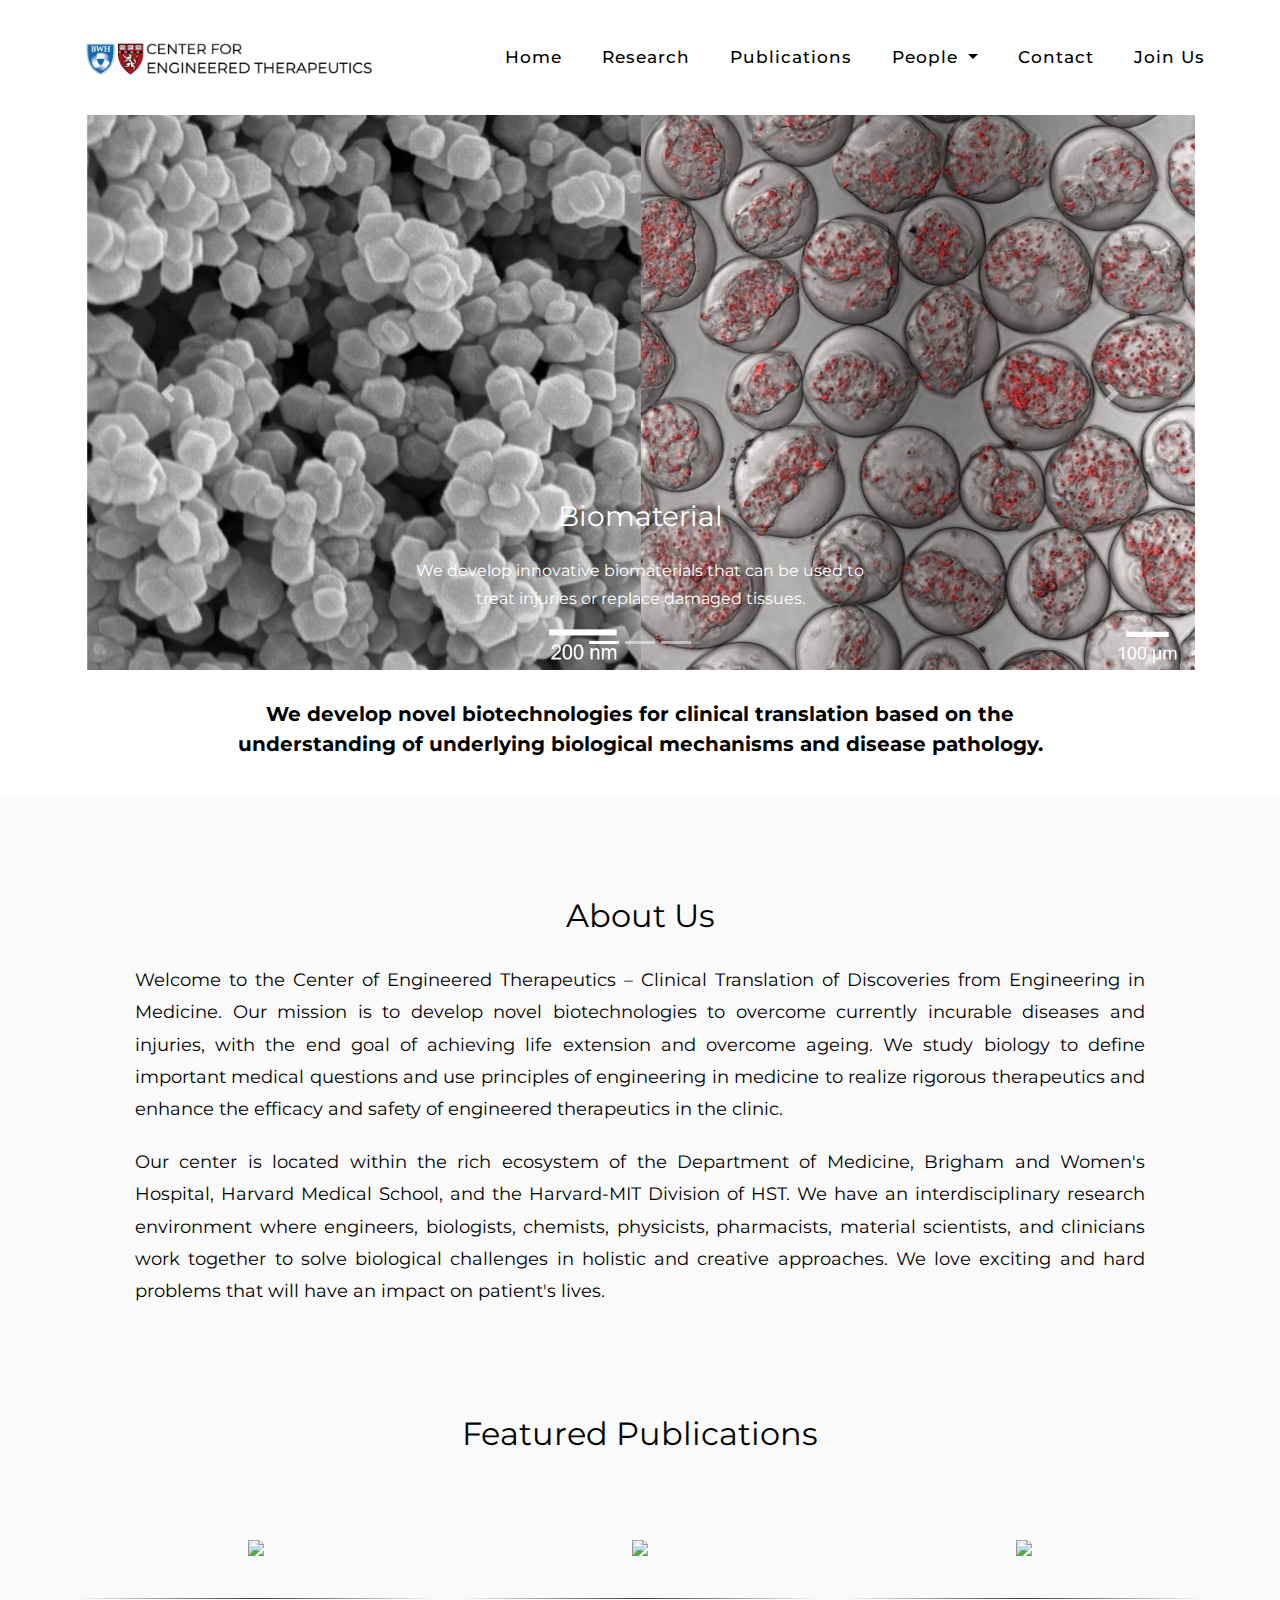
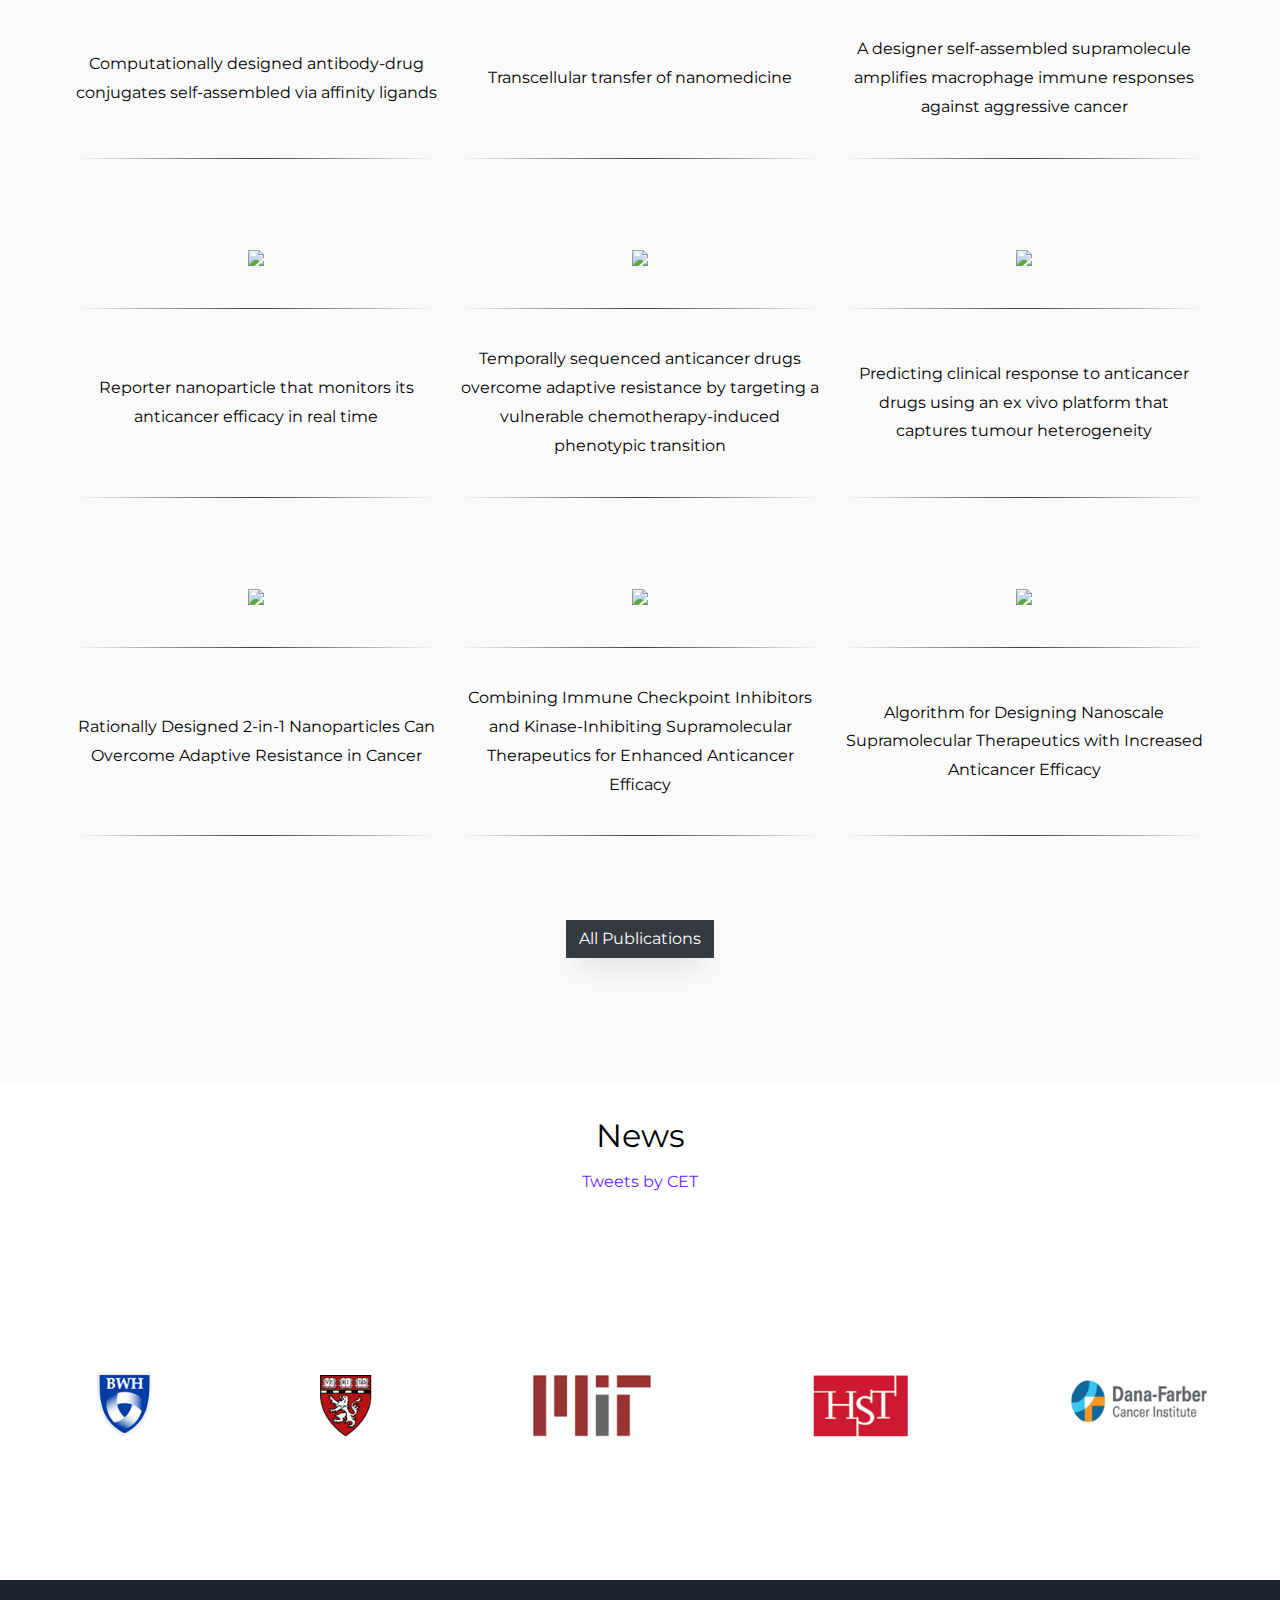
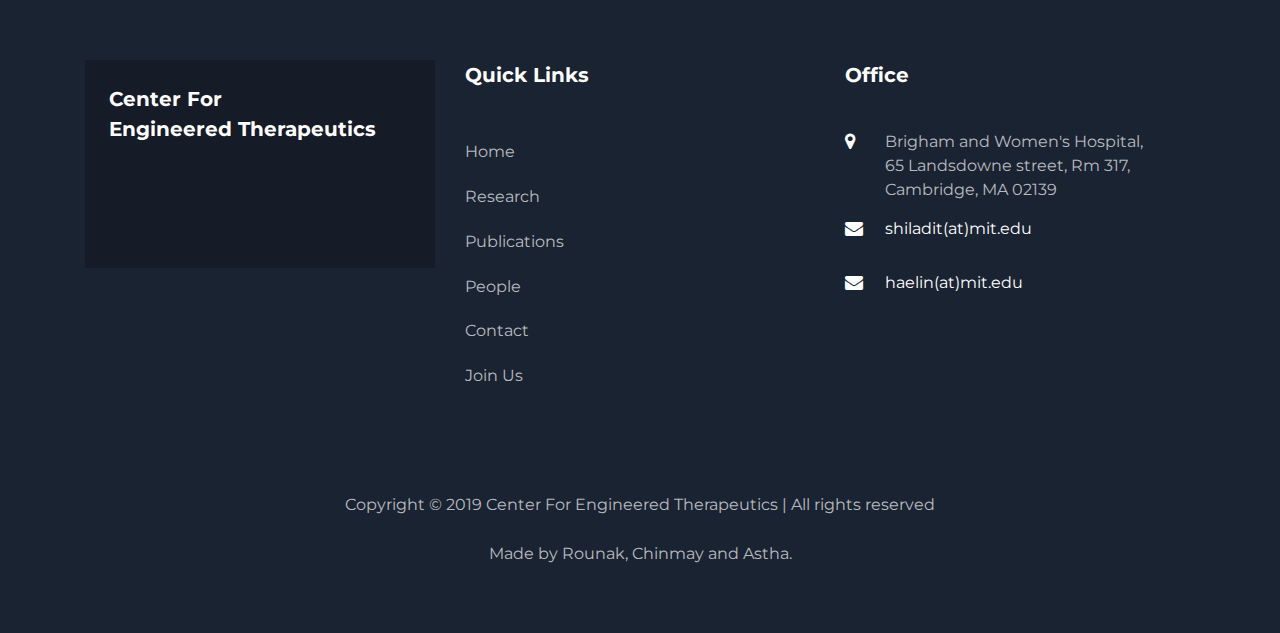
==== commit 22e6ee71: "Added credits" ====
--- a/index.html
+++ b/index.html
@@ -2,7 +2,7 @@
 <html lang="en">
 
 <head>
-	<title>CET</title>
+	<title>Center For Engineered Therapeutics</title>
 	<meta charset="utf-8">
 
 	<meta name="viewport" content="width=device-width, initial-scale=1.0">
@@ -200,7 +200,7 @@
 					<td align="center"><a href="https://www.nature.com/articles/s41565-019-0494-y" target="blank"><img
 								src="images/n_nano_19.png"></a></td>
 					<td align="center"><a href="https://www.nature.com/articles/s41551-018-0254-6/" target="blank"><img
-								src="images/n_biomed_18.png"></a></td>
+								src="images/n_biomed_18.jpg"></a></td>
 				</tr>
 				<tr>
 					<td>
@@ -397,6 +397,9 @@
 			<div class="row">
 				<div class="col-md-12 text-center">
 					<p>Copyright © 2019 Center For Engineered Therapeutics | All rights reserved</p>
+					<p>Made by <a href="https://www.linkedin.com/in/itsron143/">Rounak</a>, <a
+							href="https://www.linkedin.com/in/chinmayagr">Chinmay</a> and <a
+							href="https://www.linkedin.com/in/astha-gupta-769b74158/">Astha</a>.</p>
 				</div>
 			</div>
 		</div>
